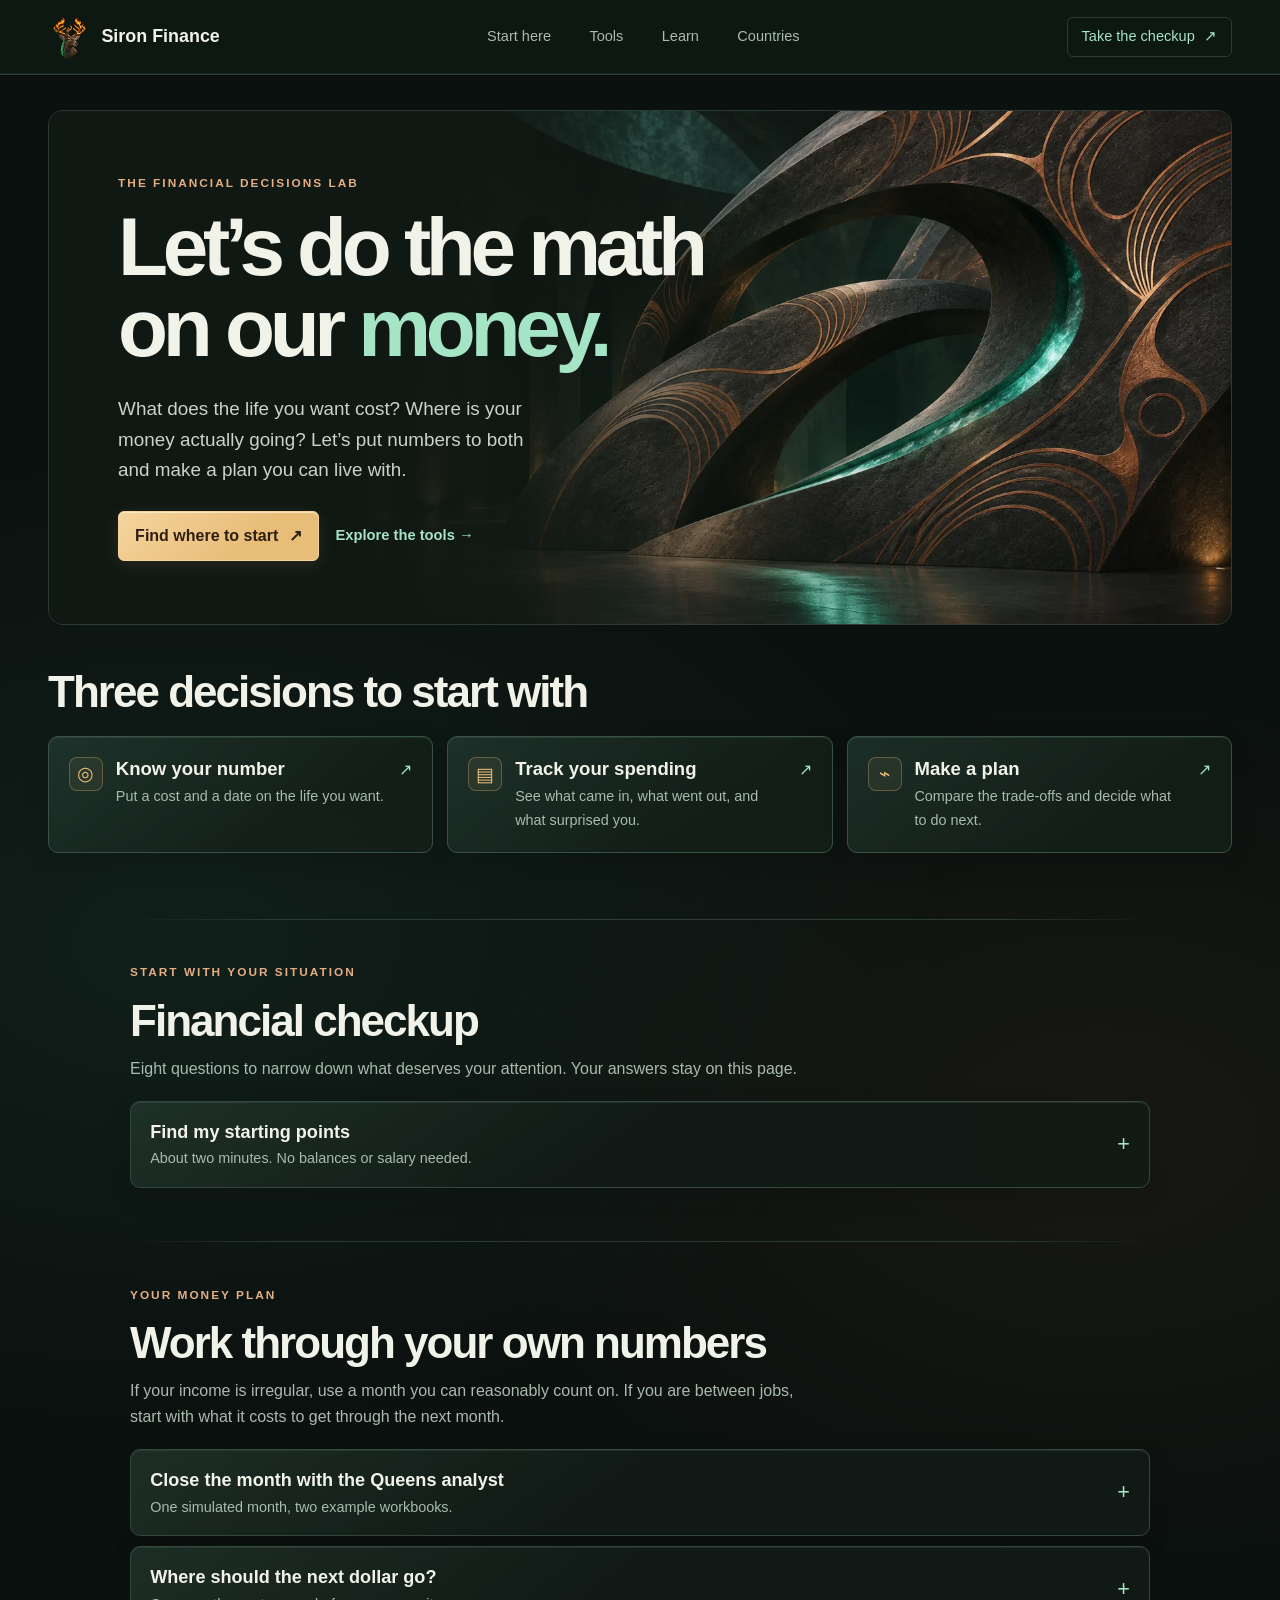
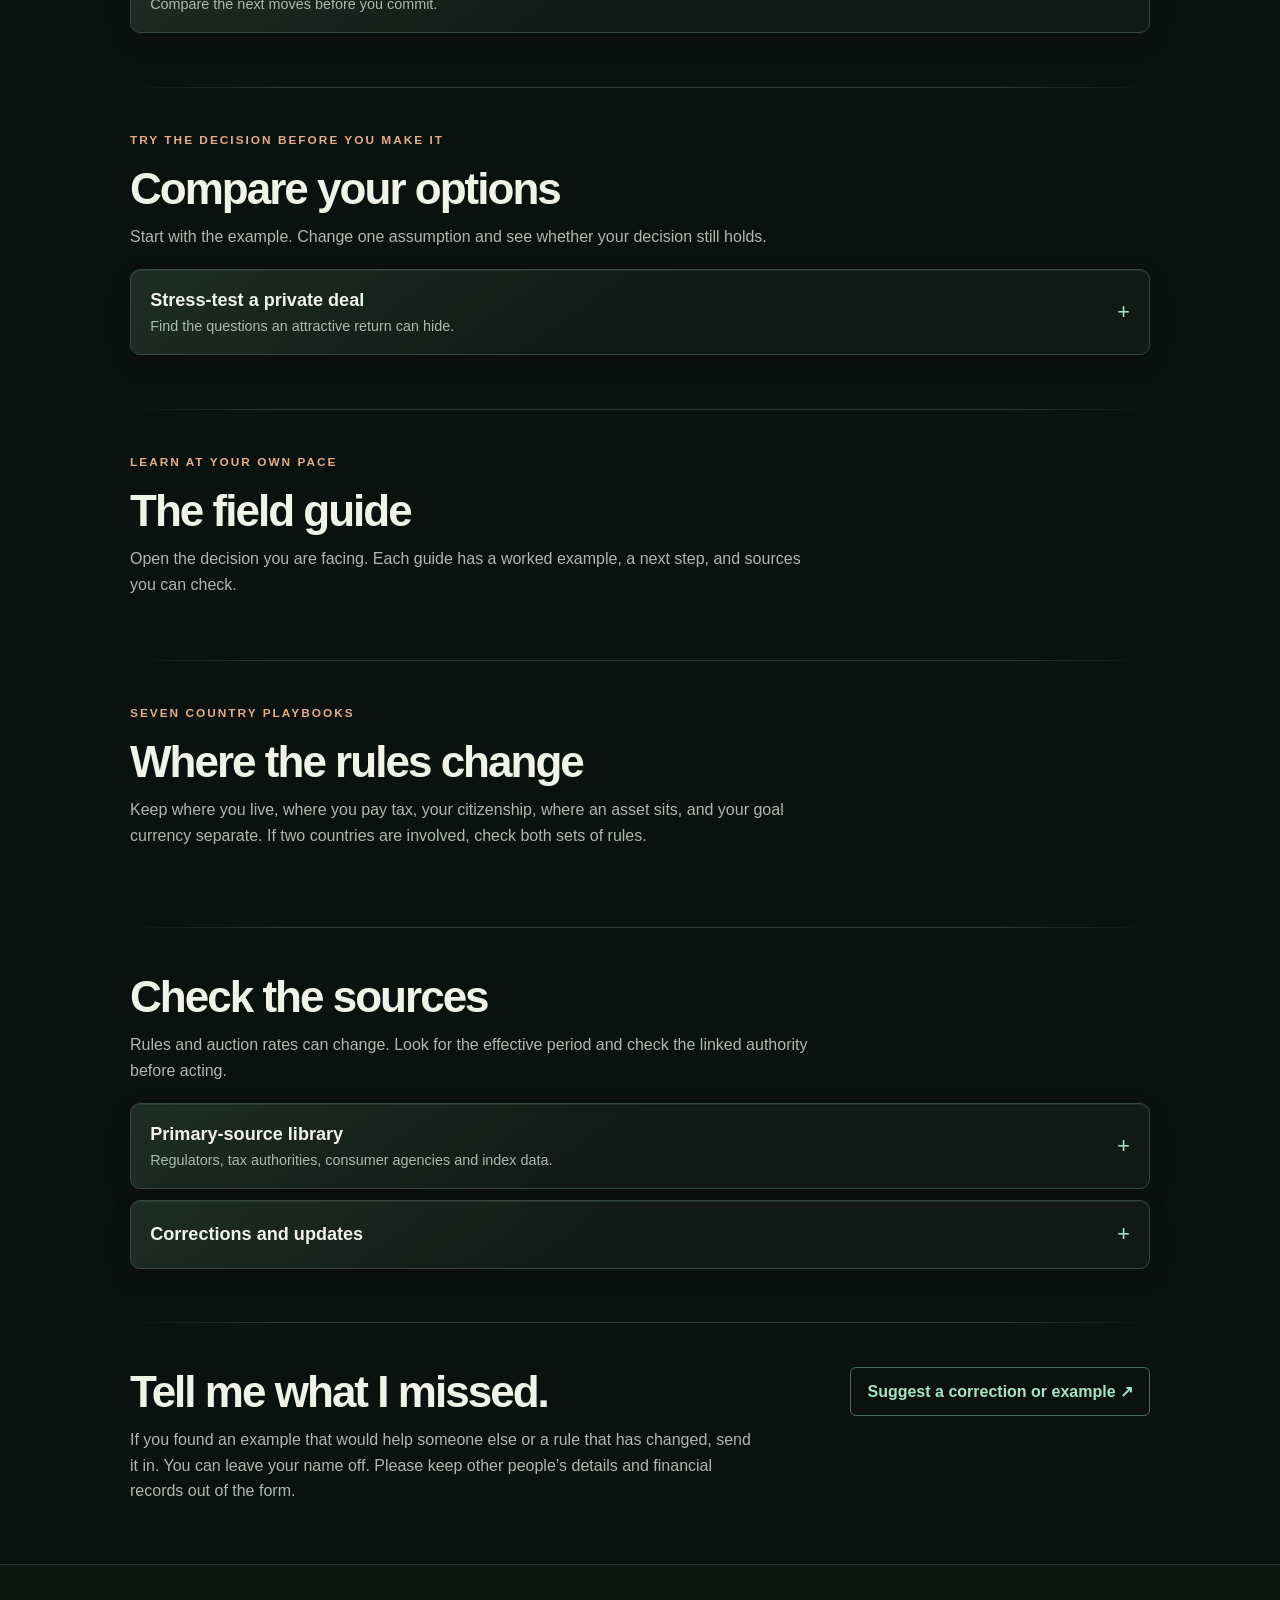
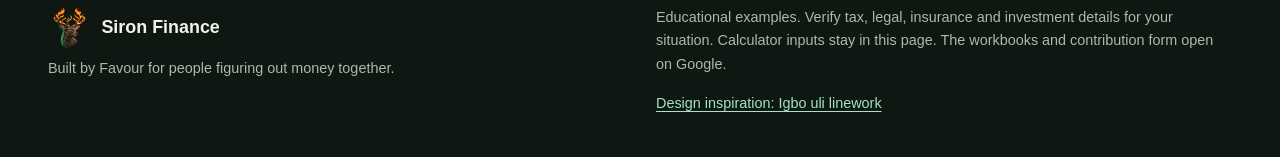
==== site.html @ 65c71c0b "Add champagne gold accents to Siron Finance" ====
<!doctype html>
<html lang="en">
<head>
  <meta charset="utf-8">
  <meta name="viewport" content="width=device-width, initial-scale=1">
  <meta name="description" content="A practical, self-guided financial decisions lab. Know your number, track your spending, and make a plan you can live with.">
  <meta name="theme-color" content="#0b110f">
  <title>Siron Finance</title>
  <link rel="icon" href="assets/siron-deer.png?v=fire" type="image/png">
  <link rel="stylesheet" href="assets/site.css?v=champagne">
  <script type="module" src="scripts/app.mjs?v=champagne"></script>
</head>
<body>
  <a class="skip" href="#main">Skip to content</a>
  <header class="masthead">
    <div class="wrap nav-row">
      <a href="#top" class="brand"><img class="brand-mark" src="assets/siron-deer.png?v=fire" alt="" width="43" height="43"> Siron Finance</a>
      <nav aria-label="Main navigation">
        <a href="#start">Start here</a><a href="#tools">Tools</a><a href="#learn">Learn</a><a href="#countries">Countries</a>
      </nav>
      <a class="nav-action" href="#checkup">Take the checkup <span aria-hidden="true">↗</span></a>
    </div>
  </header>
  <main id="main">
    <div class="wrap">
      <noscript><p class="note">The guides and workbooks are available below. Enable JavaScript to use the calculators and checkup.</p></noscript>
      <header class="hero" id="top">
        <img class="hero-image" src="assets/uli-atrium.webp" alt="" width="1280" height="853" fetchpriority="high">
        <div class="hero-copy">
          <p class="eyebrow">THE FINANCIAL DECISIONS LAB</p>
          <h1>Let’s do the math<br>on our <em>money.</em></h1>
          <p>What does the life you want cost? Where is your money actually going? Let’s put numbers to both and make a plan you can live with.</p>
          <div class="hero-actions"><a class="button accent" href="#checkup">Find where to start <span aria-hidden="true">↗</span></a><a class="text-action" href="#tools">Explore the tools <span aria-hidden="true">→</span></a></div>
        </div>
      </header>
      <section id="start" class="journey" aria-labelledby="start-title">
        <div class="section-heading"><h2 id="start-title">Three decisions to start with</h2></div>
        <div class="triptych">
          <a class="route-card" href="#goal"><span class="route-symbol" aria-hidden="true">◎</span><div><h3>Know your number</h3><p>Put a cost and a date on the life you want.</p></div><span aria-hidden="true">↗</span></a>
          <a class="route-card" href="#budget"><span class="route-symbol" aria-hidden="true">▤</span><div><h3>Track your spending</h3><p>See what came in, what went out, and what surprised you.</p></div><span aria-hidden="true">↗</span></a>
          <a class="route-card" href="#plan"><span class="route-symbol" aria-hidden="true">⌁</span><div><h3>Make a plan</h3><p>Compare the trade-offs and decide what to do next.</p></div><span aria-hidden="true">↗</span></a>
        </div>
      </section>
      <div class="content-stack">
        <section id="checkup" class="module" aria-labelledby="checkup-title">
          <div class="section-heading"><p class="eyebrow">START WITH YOUR SITUATION</p><h2 id="checkup-title">Financial checkup</h2><p>Eight questions to narrow down what deserves your attention. Your answers stay on this page.</p></div>
          <details class="disclosure"><summary><span><strong>Find my starting points</strong><small>About two minutes. No balances or salary needed.</small></span></summary><div class="detail-body">
            <!-- INSERT: CHECKUP -->
          </div></details>
        </section>
        <section class="module" id="plan" aria-labelledby="plan-title">
          <div class="section-heading"><p class="eyebrow">YOUR MONEY PLAN</p><h2 id="plan-title">Work through your own numbers</h2><p>If your income is irregular, use a month you can reasonably count on. If you are between jobs, start with what it costs to get through the next month.</p></div>
          <!-- INSERT: GOAL -->
          <!-- INSERT: BUDGET -->
          <details class="disclosure" id="workbook-downloads"><summary><span><strong>Close the month with the Queens analyst</strong><small>One simulated month, two example workbooks.</small></span></summary>
            <div class="detail-body">
              <p>In this simplified month, the analyst brought home $5,900. Essentials went $70 over plan and flexible spending went $160 over, including a $35 renewal. With the other contributions unchanged, that left a $230 shortfall. Check what changed before deciding how much to budget next month.</p>
              <p>Open the plan and the tracker side by side. Compare the same categories, check the recurring charges, then pick one change for next month. To use a workbook yourself, open it in Google Sheets and use its File menu to download or make a copy if those options are available.</p>
              <div class="pair"><!-- INSERT: WORKBOOKS --></div>
            </div>
          </details>
          <details class="disclosure" id="next-dollar"><summary><span><strong>Where should the next dollar go?</strong><small>Compare the next moves before you commit.</small></span></summary>
            <div class="detail-body"><form id="next-form">
              <div class="field-grid">
                <label>Can you cover essentials and minimum payments this month?<select name="bills"><option value="yes">Yes</option><option value="no">No or unsure</option></select></label>
                <label>Do you have a small accessible reserve?<select name="buffer"><option value="yes">Yes</option><option value="no">No or unsure</option></select></label>
                <label>Do you have high-cost debt?<select name="debt"><option value="yes">Yes</option><option value="no">No</option><option value="unknown">I need to check my rates</option></select></label>
                <label>Is an employer match available and unclaimed?<select name="match"><option value="yes">Yes</option><option value="no">No or already claimed</option><option value="unknown">I need to check</option></select></label>
              </div>
              <div class="form-actions"><button class="button">Compare my options</button></div><div class="result" role="status" aria-live="polite" hidden></div>
            </form></div>
          </details>
        </section>
        <section class="module" id="tools" aria-labelledby="tools-title">
          <div class="section-heading"><p class="eyebrow">TRY THE DECISION BEFORE YOU MAKE IT</p><h2 id="tools-title">Compare your options</h2><p>Start with the example. Change one assumption and see whether your decision still holds.</p></div>
          <!-- INSERT: TOOLS -->
          <details class="disclosure" id="diligence"><summary><span><strong>Stress-test a private deal</strong><small>Find the questions an attractive return can hide.</small></span></summary>
            <div class="detail-body"><p>Imagine a friend offers a fixed return on a property project. Start with who owes you the money, what is pledged, and who gets paid before you. Check only what you have independently verified.</p>
              <form id="diligence-form"><!-- INSERT: DILIGENCE -->
                <div class="form-actions"><button class="button">Show unanswered questions</button><button class="button secondary" type="reset">Reset</button></div><div class="result" role="status" aria-live="polite" hidden></div>
              </form>
              <p class="note">Someone you trust can still offer a deal that is too concentrated, illiquid, or hard to enforce. Run a total-loss case and decide what happens to your other goals.</p>
            </div>
          </details>
        </section>
        <section class="module" id="learn" aria-labelledby="learn-title">
          <span id="saving" class="anchor"></span><span id="investing" class="anchor"></span><span id="earning" class="anchor"></span><span id="giving" class="anchor"></span>
          <div class="section-heading"><p class="eyebrow">LEARN AT YOUR OWN PACE</p><h2 id="learn-title">The field guide</h2><p>Open the decision you are facing. Each guide has a worked example, a next step, and sources you can check.</p></div>
          <div id="search-control" hidden><label class="search-label">Find a topic <input type="search" id="lesson-search" placeholder="Try dental, bonds, or first paycheck"></label><p id="search-result" role="status" class="note"></p></div>
          <!-- INSERT: LESSONS -->
        </section>
        <section class="module" id="countries" aria-labelledby="country-title">
          <div class="section-heading"><p class="eyebrow">SEVEN COUNTRY PLAYBOOKS</p><h2 id="country-title">Where the rules change</h2><p>Keep where you live, where you pay tax, your citizenship, where an asset sits, and your goal currency separate. If two countries are involved, check both sets of rules.</p></div>
          <div class="chips" aria-label="Jump to a country"><!-- INSERT: COUNTRY_LINKS --></div>
          <!-- INSERT: COUNTRIES -->
        </section>
        <section class="module" id="sources" aria-labelledby="sources-title">
          <div class="section-heading"><h2 id="sources-title">Check the sources</h2><p>Rules and auction rates can change. Look for the effective period and check the linked authority before acting.</p></div>
          <details class="disclosure"><summary><span><strong>Primary-source library</strong><small>Regulators, tax authorities, consumer agencies and index data.</small></span></summary><div class="detail-body"><!-- INSERT: SOURCES --></div></details>
          <details class="disclosure"><summary><span><strong>Corrections and updates</strong></span></summary><div class="detail-body"><p>November 2026. The rent-or-buy comparison now validates the down payment and models loan amortization. The country Checkup links to the selected playbook when residence and tax residence match. Country rules display their effective period beside the source.</p><a href="#contribute">Send a correction</a></div></details>
        </section>
        <section id="contribute" class="contribute module"><div><h2>Tell me what I missed.</h2><p>If you found an example that would help someone else or a rule that has changed, send it in. You can leave your name off. Please keep other people’s details and financial records out of the form.</p></div><a class="button secondary" href="<!-- INSERT: CONTRIBUTE -->">Suggest a correction or example ↗</a></section>
      </div>
    </div>
  </main>
  <footer id="about"><div class="wrap footer-inner"><div><a href="#top" class="brand"><img class="brand-mark" src="assets/siron-deer.png?v=fire" alt="" width="43" height="43" loading="lazy"> Siron Finance</a><p>Built by Favour for people figuring out money together.</p></div><div><p>Educational examples. Verify tax, legal, insurance and investment details for your situation. Calculator inputs stay in this page. The workbooks and contribution form open on Google.</p><a href="https://www.si.edu/object/uli-notes%3Anmafa_98-20-1">Design inspiration: Igbo uli linework</a></div></div></footer>
</body>
</html>
---- assets/site.css ----
/* Theme values live here. Sections below follow the order of the home page. */
:root {
  color-scheme: dark;
  --bg: #0b110f;
  --surface: #111a16;
  --raised: #16221c;
  --border: #2a3c33;
  --ink: #f1f3e9;
  --muted: #a9baae;
  --mint: #a5e4c4;
  --copper: #e5ad83;
  --gold: #e8bd78;
  --focus: #ffc58f;
  --body: "Instrument Sans", "Segoe UI", sans-serif;
  --display: "Bricolage Grotesque", "Segoe UI", sans-serif;
}
*, *::before, *::after { box-sizing: border-box; }
html { scroll-padding-top: 6rem; }
body { margin: 0; background: var(--bg); color: var(--ink); font: 16px/1.62 var(--body); }
button, input, select { font: inherit; }
a { color: var(--mint); text-underline-offset: .2em; }
a:hover { color: var(--ink); }
:focus-visible { outline: 2px solid var(--focus); outline-offset: 4px; }
[hidden] { display: none !important; }
h1, h2, h3, h4 { margin: 0; font-family: var(--display); line-height: 1.13; }
p { margin: 0 0 1rem; }
.wrap { width: min(1280px, calc(100% - 96px)); margin-inline: auto; }
.skip { position: absolute; z-index: 5; padding: .7rem 1rem; background: var(--bg); transform: translateY(-200%); }
.skip:focus { transform: none; }
/* Paint ambient light on the full page, so it never stops at a text column. */
main {
  background:
    radial-gradient(ellipse 48rem 30rem at 14% 52rem, #2a604b2e, transparent 100%),
    radial-gradient(ellipse 40rem 27rem at 86% 64rem, #925c3c19, transparent 100%);
}
.masthead { position: sticky; top: 0; z-index: 4; border-bottom: 1px solid var(--border); background: var(--bg); }
.nav-row { min-height: 74px; display: flex; justify-content: space-between; align-items: center; gap: 1.5rem; }
.brand { display: inline-flex; align-items: center; gap: .65rem; color: var(--ink); text-decoration: none; font-weight: 740; font-size: 1.12rem; white-space: nowrap; }
.brand-mark { display: block; flex: none; width: 43px; height: 43px; object-fit: contain; }
.nav-row nav { display: flex; align-items: center; gap: clamp(.8rem, 3vw, 2.5rem); }
.nav-row nav a, .nav-action { color: var(--muted); text-decoration: none; font-size: .91rem; white-space: nowrap; }
.nav-row a:hover { color: var(--mint); }
.nav-row nav a[aria-current="location"] {
  color: var(--gold);
  text-decoration: underline;
  text-decoration-thickness: 2px;
  text-underline-offset: .45em;
}
.nav-action { color: var(--mint); border: 1px solid var(--border); padding: .45rem .85rem; border-radius: 6px; }
.nav-action span { margin-left: .35rem; }
.hero { position: relative; isolation: isolate; overflow: hidden; margin-top: 35px; min-height: 515px; display: grid; align-items: center; border: 1px solid var(--border); border-radius: 15px; background: #101813; }
.hero-image { position: absolute; z-index: -2; right: 0; top: 0; width: 73%; height: 100%; object-fit: cover; object-position: 54% center; }
.hero::after { content: ""; position: absolute; inset: 0; z-index: -1; background: linear-gradient(90deg, #101813 3%, #101813 25%, #101813eb 37%, #10181320 66%, #10181300 90%); }
.hero-copy { max-width: 670px; padding: 58px 0 58px clamp(28px, 5.4vw, 86px); }
.eyebrow { color: var(--copper); font-size: .74rem; font-weight: 760; letter-spacing: .17em; margin: 0 0 .85rem; }
.hero h1 { font-size: clamp(3.15rem, 6.4vw, 6rem); font-weight: 690; letter-spacing: -.065em; line-height: .99; }
.hero h1 em { color: var(--mint); font-style: normal; }
.hero-copy > p:not(.eyebrow) { color: #c8d3c9; font-size: clamp(1rem, 1.5vw, 1.18rem); max-width: 430px; margin: 1.6rem 0; }
.hero-actions, .form-actions { display: flex; align-items: center; gap: 1rem; flex-wrap: wrap; }
.button { display: inline-flex; gap: .7rem; align-items: center; justify-content: center; text-decoration: none; background: var(--mint); color: #11221a; font-weight: 700; padding: .69rem 1rem; border-radius: 6px; border: 1px solid transparent; cursor: pointer; }
.button:hover { background: #c4f4da; color: #11221a; }
.button.accent {
  color: #2d1f12;
  background: linear-gradient(135deg, #f5d49e, var(--gold) 65%);
  border-color: #f5d49e;
  box-shadow: inset 0 1px 0 #fff5d8aa, 0 4px 18px #e8bd781e;
}
.button.accent:hover { background: #f5d49e; color: #2d1f12; }
.button.secondary { background: transparent; color: var(--mint); border-color: #4a6e5d; }
.button.secondary:hover { background: var(--raised); }
.text-action { text-decoration: none; font-weight: 650; font-size: .92rem; }
.journey { margin: 42px 0 66px; }
.section-heading { margin-bottom: 1.2rem; }
.section-heading h2, .contribute h2 { font-size: clamp(1.8rem, 4vw, 2.75rem); letter-spacing: -.045em; }
.section-heading > p:not(.eyebrow) { color: var(--muted); max-width: 680px; margin: .65rem 0 0; }
.triptych { display: grid; grid-template-columns: repeat(3, minmax(0, 1fr)); gap: 14px; }
.route-card { display: grid; grid-template-columns: auto minmax(0,1fr) auto; gap: .8rem; align-items: start; background: var(--surface); color: var(--ink); border: 1px solid var(--border); border-radius: 10px; text-decoration: none; padding: 1.25rem; }
.route-card:hover { border-color: var(--mint); background: var(--raised); }
.route-card h3 { font-size: 1.16rem; margin: .15rem 0 .32rem; }
.route-card p { font-size: .9rem; color: var(--muted); margin: 0; }
.route-card > span { color: var(--mint); }
.route-symbol { display: grid; place-items: center; height: 34px; width: 34px; border: 1px solid var(--border); border-radius: 8px; font-size: 1.2rem; line-height: 1; }
.route-card > .route-symbol { color: var(--gold); background: #e8bd7811; border-color: #e8bd784d; }
.content-stack { max-width: 1020px; margin-inline: auto; }
.module {
  position: relative;
  padding: 2.7rem 0;
  border-top: 1px solid var(--border);
  border-image: linear-gradient(90deg, transparent, var(--border) 15% 85%, transparent) 1;
}
.anchor { position: absolute; top: 0; }
.disclosure { margin: .65rem 0; background: var(--surface); border: 1px solid var(--border); border-radius: 10px; }
.disclosure > summary { display: flex; justify-content: space-between; align-items: center; gap: .9rem; cursor: pointer; list-style: none; padding: 1rem 1.2rem; border-radius: 10px; }
.disclosure > summary::-webkit-details-marker { display: none; }
.disclosure > summary::after { content: "+"; font-size: 1.35rem; color: var(--mint); }
.disclosure[open] > summary::after { content: "−"; }
.disclosure > summary:hover { background: var(--raised); }
.disclosure summary strong { display: block; font-size: 1.13rem; }
.disclosure summary small { display: block; color: var(--muted); font-size: .9rem; }
.detail-body { border-top: 1px solid var(--border); padding: clamp(1rem,3vw,1.8rem); }
.detail-body h3 { margin: 0 0 .7rem; font-size: 1.32rem; }
.detail-body p, .detail-body li { max-width: 76ch; }
.detail-body ol, .detail-body ul { padding-left: 1.3rem; }
.detail-body li + li { margin-top: .3rem; }
.lesson-body section + section { margin-top: 1.9rem; padding-top: 1.6rem; border-top: 1px solid var(--border); }
.example, .action { border-left: 2px solid var(--copper); background: #1c251d; padding: .8rem 1rem; margin: .85rem 0 1.25rem; border-radius: 0 6px 6px 0; }
.action { border-color: var(--mint); background: #152720; }
.example p, .action p { margin-bottom: .2rem; }
.pair, .field-grid { display: grid; grid-template-columns: repeat(2, minmax(0, 1fr)); gap: .9rem 1.15rem; }
.pair > div { background: var(--raised); padding: 1rem; border-radius: 7px; }
label { display: grid; align-content: start; gap: .3rem; color: var(--ink); font-size: .91rem; }
input:not([type=checkbox]), select { border: 1px solid #476257; background: #0b1510; border-radius: 6px; min-width: 0; min-height: 44px; padding: .45rem .65rem; color: var(--ink); width: 100%; }
input::placeholder { color: var(--muted); }
.currency-row { display: flex; flex-wrap: wrap; gap: 1rem; margin-bottom: 1rem; }
.currency-row label { width: min(175px,100%); }
fieldset { border: 1px solid var(--border); margin: 1rem 0; border-radius: 7px; min-width: 0; }
legend { color: var(--mint); font-weight: 700; }
.note { color: var(--muted); font-size: .9rem; margin: 1rem 0; }
.form-actions { margin-top: 1rem; }
.result { background: #172b21; border: 1px solid #365b49; border-radius: 8px; margin-top: 1rem; padding: 1rem; overflow-wrap: anywhere; }
.result p:last-child { margin-bottom: 0; }
.result dl { margin: 0 0 .6rem; display: grid; grid-template-columns: repeat(2, minmax(0,1fr)); gap: .65rem 1.1rem; }
.result dl div { padding: .45rem .1rem; border-bottom: 1px solid #365b49; }
.result dt { color: #c3d3c9; font-size: .88rem; }
.result dd { margin: 0; color: var(--mint); font-size: 1.25rem; font-weight: 720; font-variant-numeric: tabular-nums; }
.result .error { color: #ffd3aa; }
.checkbox { grid-template-columns: auto 1fr; align-items: start; padding: .55rem 0; }
.checkbox input { accent-color: var(--mint); margin-top: .35rem; }
.search-label { max-width: 28rem; }
.chips { display: flex; flex-wrap: wrap; gap: .5rem; margin-bottom: 1rem; }
.chip { border: 1px solid #476257; padding: .25rem .65rem; border-radius: 99px; text-decoration: none; font-size: .88rem; }
.chip:hover { background: var(--raised); }
.rules small { display: block; color: var(--muted); }
.source-links { font-size: .9rem; overflow-wrap: anywhere; }
.contribute { display: flex; align-items: start; justify-content: space-between; gap: 1.3rem; }
.contribute p { margin-top: .65rem; color: var(--muted); max-width: 630px; }
.contribute .button { flex-shrink: 0; }
footer { border-top: 1px solid var(--border); background: #0e1712; padding: 2.6rem 0; color: var(--muted); font-size: .9rem; }
.footer-inner { display: grid; grid-template-columns: 1fr 1fr; gap: 2rem; }
.footer-inner .brand { margin-bottom: .5rem; }

/* Glass is limited to navigation and cards. Inputs and help stay high contrast. */
.route-card, .disclosure, .result {
  box-shadow: inset 0 1px 0 #d6ffe315, 0 8px 24px #00000020;
}
.route-card { border-color: #395246; }
.disclosure { border-color: #32483e; }
.result { border-color: #406555; }
@supports (backdrop-filter: blur(1px)) or (-webkit-backdrop-filter: blur(1px)) {
  .masthead {
    background: #101a15cf;
    -webkit-backdrop-filter: blur(16px) saturate(135%);
    backdrop-filter: blur(16px) saturate(135%);
    box-shadow: inset 0 -1px 0 #d6ffe312;
  }
  .route-card {
    background: linear-gradient(145deg, #36584b69, #142019d9 67%);
    -webkit-backdrop-filter: blur(10px);
    backdrop-filter: blur(10px);
  }
  .route-card:hover { background: linear-gradient(145deg, #416b5b80, #1a2c23eb 67%); }
  .disclosure { background: linear-gradient(145deg, #263b30ad, #111a16e8 48%); }
  .result { background: linear-gradient(135deg, #345748ad, #162c23ed 62%); }
}
@media (prefers-reduced-transparency: reduce), (forced-colors: active) {
  .masthead, .route-card, .disclosure, .result {
    -webkit-backdrop-filter: none;
    backdrop-filter: none;
    box-shadow: none;
  }
  .masthead { background: var(--bg); }
  main { background: none; }
  .route-card, .disclosure { background: var(--surface); }
  .route-card:hover, .result { background: var(--raised); }
}

.metric { position: relative; }
.metric:has(.metric-help[aria-expanded="true"]) { z-index: 2; }
.metric dt { display: flex; align-items: center; gap: .3rem; }
.metric-help {
  display: inline-grid;
  place-items: center;
  flex: 0 0 28px;
  width: 28px;
  min-height: 28px;
  padding: 0;
  color: var(--mint);
  background: #101d17;
  border: 1px solid #5a7a6b;
  border-radius: 50%;
  font-size: .8rem;
  font-weight: 750;
  cursor: help;
}
.metric-help:hover, .metric-help[aria-expanded="true"] {
  color: #11221a;
  background: var(--mint);
}
.metric-description {
  position: absolute;
  inset: 100% 0 auto;
  display: block;
  padding: .75rem .85rem;
  color: var(--ink);
  background: #14241c;
  border: 1px solid #5a7a6b;
  border-radius: 8px;
  box-shadow: 0 8px 22px #0007;
  font-size: .9rem;
  font-weight: 450;
  line-height: 1.5;
}
@media (max-width: 550px) {
  .result dl { grid-template-columns: 1fr; }
}
@media (max-width: 920px) {
  .wrap { width: calc(100% - 48px); }
  .hero { min-height: 450px; }
  .route-card { grid-template-columns: auto 1fr; }
  .route-card > span:last-child { display: none; }
}
@media (max-width: 650px) {
  html { scroll-padding-top: 7rem; }
  .wrap { width: calc(100% - 28px); }
  .nav-row { flex-wrap: wrap; justify-content: space-between; gap: .45rem .5rem; padding: .63rem 0; }
  .nav-row nav { width: 100%; order: 3; justify-content: space-between; gap: .5rem; }
  .nav-row nav a, .nav-action { font-size: .83rem; }
  .nav-action { padding: .25rem .5rem; }
  .brand-mark { width: 36px; height: 36px; }
  .hero { min-height: 0; display: block; margin-top: 16px; }
  .hero-image { height: 230px; width: 100%; }
  .hero::after { background: linear-gradient(180deg, #10181300 0, #10181334 100px, #101813 230px); }
  .hero-copy { padding: 176px 1.2rem 1.7rem; }
  .hero h1 { font-size: clamp(2.9rem, 10.6vw, 4rem); }
  .hero-copy > p:not(.eyebrow) { margin: .9rem 0 1.2rem; }
  .triptych, .pair, .field-grid, .footer-inner { grid-template-columns: 1fr; }
  .journey { margin: 1.8rem 0 2rem; }
  .module { padding: 2rem 0; }
  .contribute { flex-direction: column; }
}
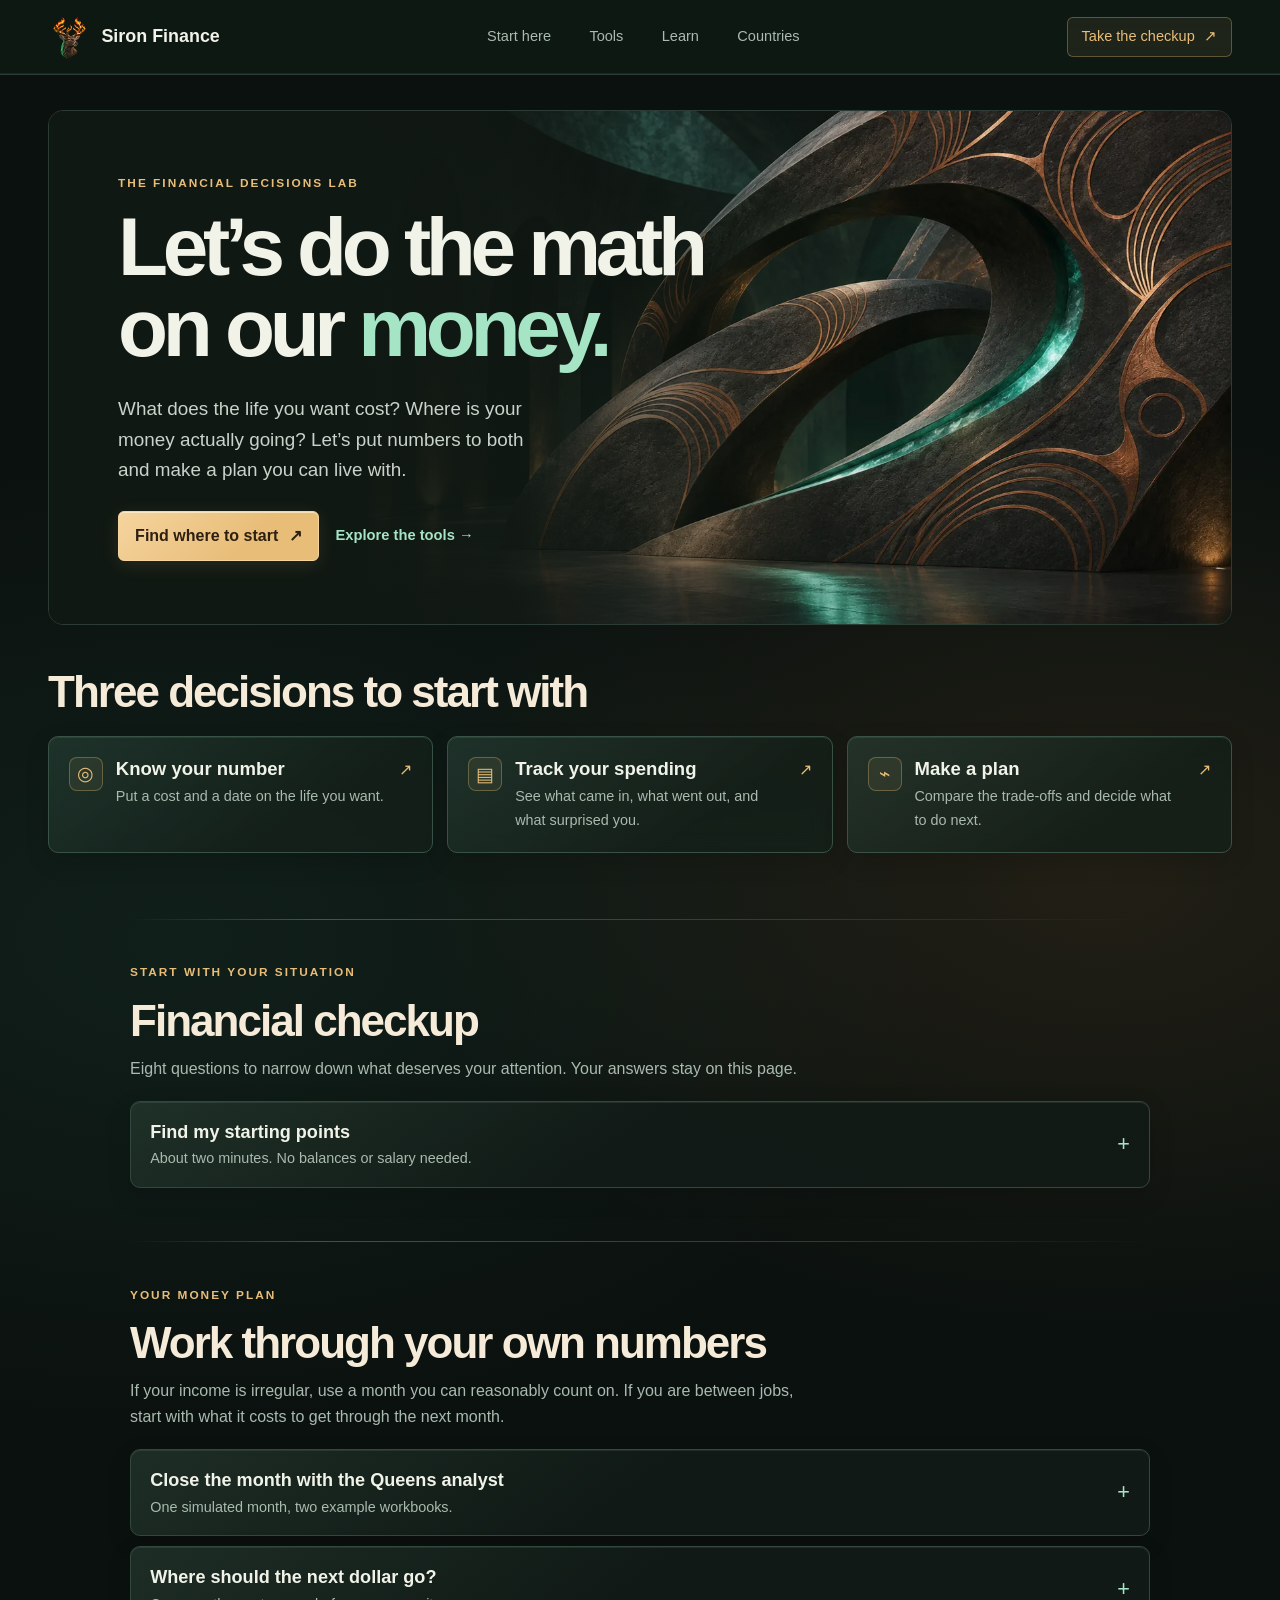
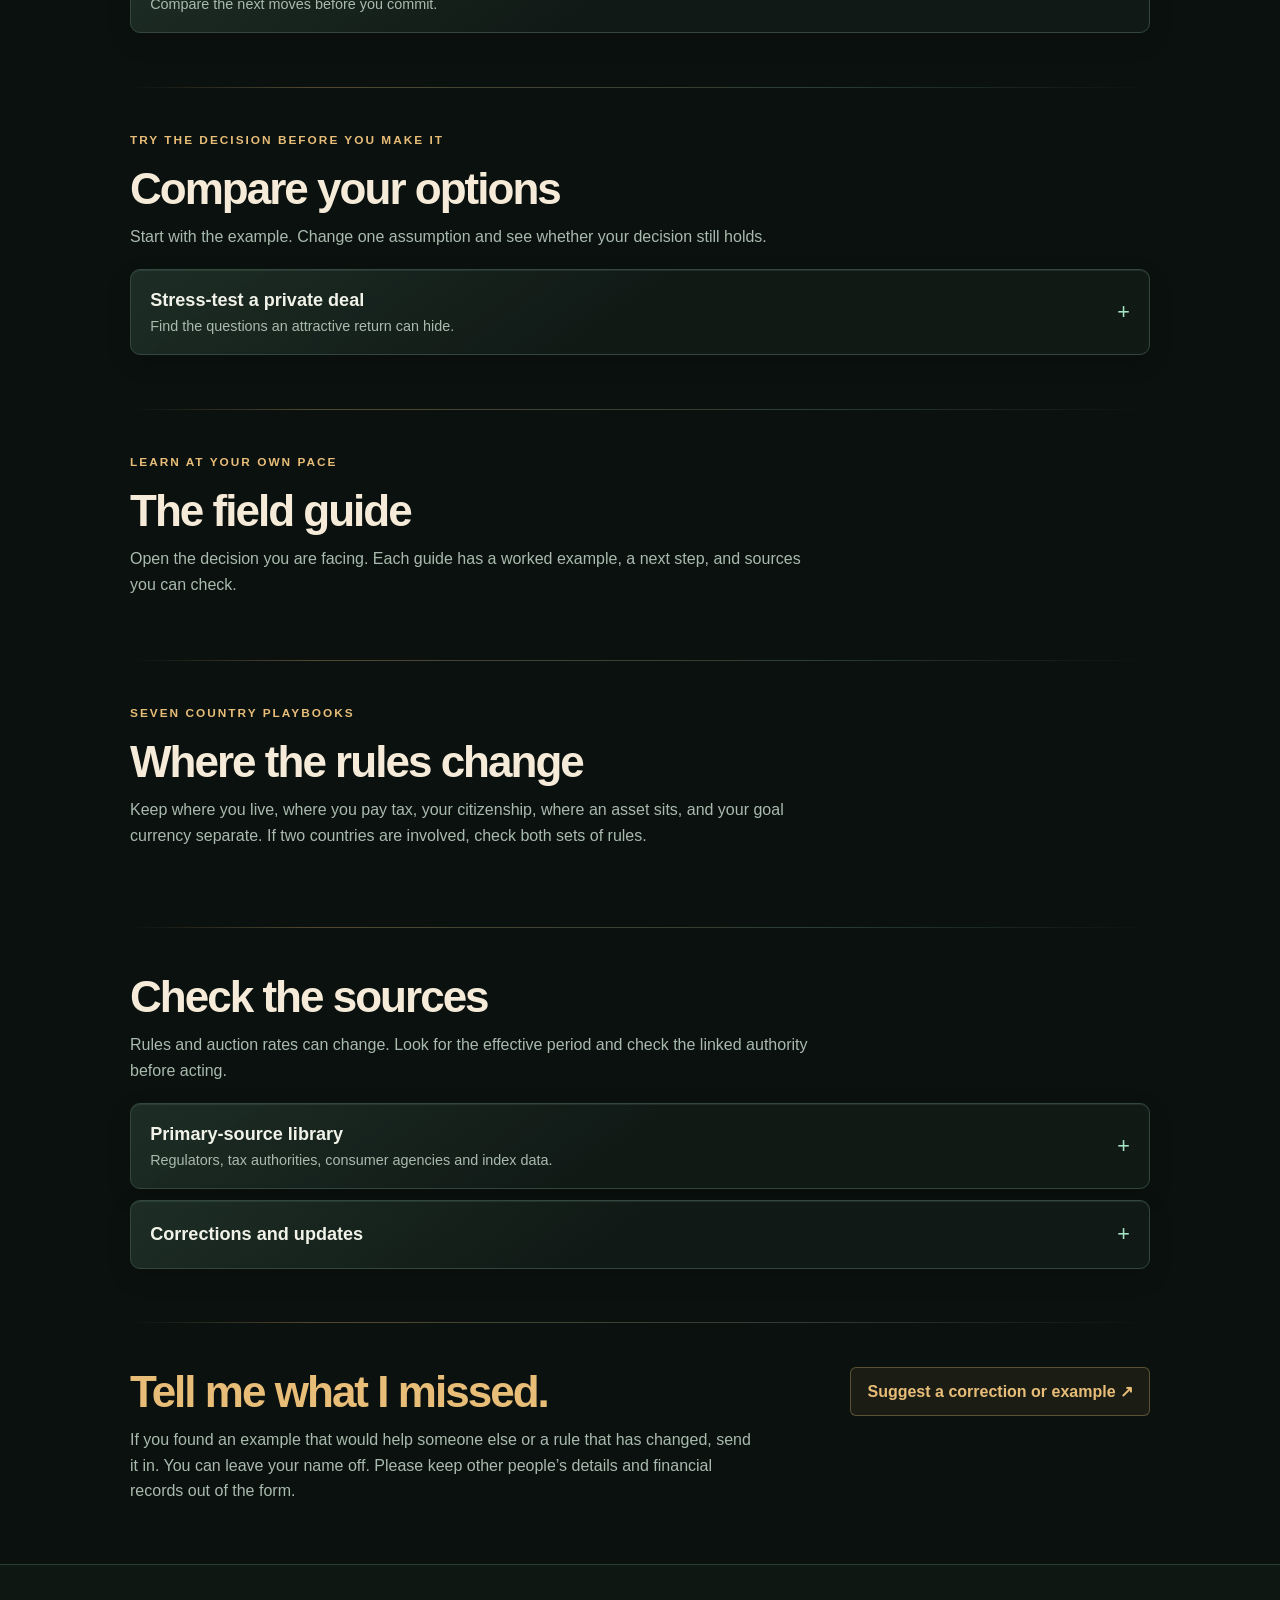
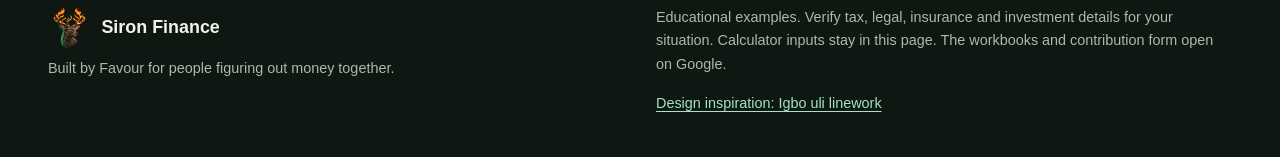
==== commit 09a679f3: "Bring champagne gold through more of the site" ====
--- a/site.html
+++ b/site.html
@@ -7,7 +7,7 @@
   <meta name="theme-color" content="#0b110f">
   <title>Siron Finance</title>
   <link rel="icon" href="assets/siron-deer.png?v=fire" type="image/png">
-  <link rel="stylesheet" href="assets/site.css?v=champagne">
+  <link rel="stylesheet" href="assets/site.css?v=gold-warmth">
   <script type="module" src="scripts/app.mjs?v=champagne"></script>
 </head>
 <body>
--- a/assets/site.css
+++ b/assets/site.css
@@ -10,6 +10,8 @@
   --mint: #a5e4c4;
   --copper: #e5ad83;
   --gold: #e8bd78;
+  --gold-wash: #e8bd7812;
+  --gold-line: #e8bd7852;
   --focus: #ffc58f;
   --body: "Instrument Sans", "Segoe UI", sans-serif;
   --display: "Bricolage Grotesque", "Segoe UI", sans-serif;
@@ -30,8 +32,8 @@
 /* Paint ambient light on the full page, so it never stops at a text column. */
 main {
   background:
-    radial-gradient(ellipse 48rem 30rem at 14% 52rem, #2a604b2e, transparent 100%),
-    radial-gradient(ellipse 40rem 27rem at 86% 64rem, #925c3c19, transparent 100%);
+    radial-gradient(ellipse 44rem 28rem at 86% 48rem, #a36e3826, transparent 100%),
+    radial-gradient(ellipse 48rem 30rem at 14% 52rem, #2a604b2e, transparent 100%);
 }
 .masthead { position: sticky; top: 0; z-index: 4; border-bottom: 1px solid var(--border); background: var(--bg); }
 .nav-row { min-height: 74px; display: flex; justify-content: space-between; align-items: center; gap: 1.5rem; }
@@ -46,13 +48,14 @@
   text-decoration-thickness: 2px;
   text-underline-offset: .45em;
 }
-.nav-action { color: var(--mint); border: 1px solid var(--border); padding: .45rem .85rem; border-radius: 6px; }
+.nav-action { color: var(--gold); background: var(--gold-wash); border: 1px solid var(--gold-line); padding: .45rem .85rem; border-radius: 6px; }
+.nav-row .nav-action:hover { color: #f5d49e; background: #e8bd7824; }
 .nav-action span { margin-left: .35rem; }
 .hero { position: relative; isolation: isolate; overflow: hidden; margin-top: 35px; min-height: 515px; display: grid; align-items: center; border: 1px solid var(--border); border-radius: 15px; background: #101813; }
 .hero-image { position: absolute; z-index: -2; right: 0; top: 0; width: 73%; height: 100%; object-fit: cover; object-position: 54% center; }
 .hero::after { content: ""; position: absolute; inset: 0; z-index: -1; background: linear-gradient(90deg, #101813 3%, #101813 25%, #101813eb 37%, #10181320 66%, #10181300 90%); }
 .hero-copy { max-width: 670px; padding: 58px 0 58px clamp(28px, 5.4vw, 86px); }
-.eyebrow { color: var(--copper); font-size: .74rem; font-weight: 760; letter-spacing: .17em; margin: 0 0 .85rem; }
+.eyebrow { color: var(--gold); font-size: .74rem; font-weight: 760; letter-spacing: .17em; margin: 0 0 .85rem; }
 .hero h1 { font-size: clamp(3.15rem, 6.4vw, 6rem); font-weight: 690; letter-spacing: -.065em; line-height: .99; }
 .hero h1 em { color: var(--mint); font-style: normal; }
 .hero-copy > p:not(.eyebrow) { color: #c8d3c9; font-size: clamp(1rem, 1.5vw, 1.18rem); max-width: 430px; margin: 1.6rem 0; }
@@ -72,29 +75,31 @@
 .journey { margin: 42px 0 66px; }
 .section-heading { margin-bottom: 1.2rem; }
 .section-heading h2, .contribute h2 { font-size: clamp(1.8rem, 4vw, 2.75rem); letter-spacing: -.045em; }
+.section-heading h2 { color: #f5ebd8; }
 .section-heading > p:not(.eyebrow) { color: var(--muted); max-width: 680px; margin: .65rem 0 0; }
 .triptych { display: grid; grid-template-columns: repeat(3, minmax(0, 1fr)); gap: 14px; }
 .route-card { display: grid; grid-template-columns: auto minmax(0,1fr) auto; gap: .8rem; align-items: start; background: var(--surface); color: var(--ink); border: 1px solid var(--border); border-radius: 10px; text-decoration: none; padding: 1.25rem; }
-.route-card:hover { border-color: var(--mint); background: var(--raised); }
+.route-card:hover { border-color: var(--gold); background: var(--raised); }
 .route-card h3 { font-size: 1.16rem; margin: .15rem 0 .32rem; }
 .route-card p { font-size: .9rem; color: var(--muted); margin: 0; }
-.route-card > span { color: var(--mint); }
+.route-card > span { color: var(--gold); }
 .route-symbol { display: grid; place-items: center; height: 34px; width: 34px; border: 1px solid var(--border); border-radius: 8px; font-size: 1.2rem; line-height: 1; }
-.route-card > .route-symbol { color: var(--gold); background: #e8bd7811; border-color: #e8bd784d; }
+.route-card > .route-symbol { background: var(--gold-wash); border-color: var(--gold-line); }
 .content-stack { max-width: 1020px; margin-inline: auto; }
 .module {
   position: relative;
   padding: 2.7rem 0;
   border-top: 1px solid var(--border);
-  border-image: linear-gradient(90deg, transparent, var(--border) 15% 85%, transparent) 1;
+  border-image: linear-gradient(90deg, transparent, var(--gold-line) 18%, var(--border) 68%, transparent) 1;
 }
 .anchor { position: absolute; top: 0; }
 .disclosure { margin: .65rem 0; background: var(--surface); border: 1px solid var(--border); border-radius: 10px; }
 .disclosure > summary { display: flex; justify-content: space-between; align-items: center; gap: .9rem; cursor: pointer; list-style: none; padding: 1rem 1.2rem; border-radius: 10px; }
 .disclosure > summary::-webkit-details-marker { display: none; }
 .disclosure > summary::after { content: "+"; font-size: 1.35rem; color: var(--mint); }
-.disclosure[open] > summary::after { content: "−"; }
-.disclosure > summary:hover { background: var(--raised); }
+.disclosure[open] > summary::after { content: "−"; color: var(--gold); }
+.disclosure > summary:hover { background: var(--gold-wash); }
+.disclosure > summary:hover::after { color: var(--gold); }
 .disclosure summary strong { display: block; font-size: 1.13rem; }
 .disclosure summary small { display: block; color: var(--muted); font-size: .9rem; }
 .detail-body { border-top: 1px solid var(--border); padding: clamp(1rem,3vw,1.8rem); }
@@ -104,6 +109,8 @@
 .detail-body li + li { margin-top: .3rem; }
 .lesson-body section + section { margin-top: 1.9rem; padding-top: 1.6rem; border-top: 1px solid var(--border); }
 .example, .action { border-left: 2px solid var(--copper); background: #1c251d; padding: .8rem 1rem; margin: .85rem 0 1.25rem; border-radius: 0 6px 6px 0; }
+.example { border-color: var(--gold); background: #25271d; }
+.example > strong { color: var(--gold); }
 .action { border-color: var(--mint); background: #152720; }
 .example p, .action p { margin-bottom: .2rem; }
 .pair, .field-grid { display: grid; grid-template-columns: repeat(2, minmax(0, 1fr)); gap: .9rem 1.15rem; }
@@ -133,8 +140,10 @@
 .rules small { display: block; color: var(--muted); }
 .source-links { font-size: .9rem; overflow-wrap: anywhere; }
 .contribute { display: flex; align-items: start; justify-content: space-between; gap: 1.3rem; }
+.contribute h2 { color: var(--gold); }
 .contribute p { margin-top: .65rem; color: var(--muted); max-width: 630px; }
-.contribute .button { flex-shrink: 0; }
+.contribute .button { flex-shrink: 0; color: var(--gold); border-color: var(--gold-line); background: var(--gold-wash); }
+.contribute .button:hover { background: #e8bd7824; }
 footer { border-top: 1px solid var(--border); background: #0e1712; padding: 2.6rem 0; color: var(--muted); font-size: .9rem; }
 .footer-inner { display: grid; grid-template-columns: 1fr 1fr; gap: 2rem; }
 .footer-inner .brand { margin-bottom: .5rem; }
@@ -145,6 +154,7 @@
 }
 .route-card { border-color: #395246; }
 .disclosure { border-color: #32483e; }
+.disclosure[open] { border-color: var(--gold-line); }
 .result { border-color: #406555; }
 @supports (backdrop-filter: blur(1px)) or (-webkit-backdrop-filter: blur(1px)) {
   .masthead {
@@ -158,7 +168,7 @@
     -webkit-backdrop-filter: blur(10px);
     backdrop-filter: blur(10px);
   }
-  .route-card:hover { background: linear-gradient(145deg, #416b5b80, #1a2c23eb 67%); }
+  .route-card:hover { background: linear-gradient(145deg, #755f3d70, #1a2c23eb 67%); }
   .disclosure { background: linear-gradient(145deg, #263b30ad, #111a16e8 48%); }
   .result { background: linear-gradient(135deg, #345748ad, #162c23ed 62%); }
 }
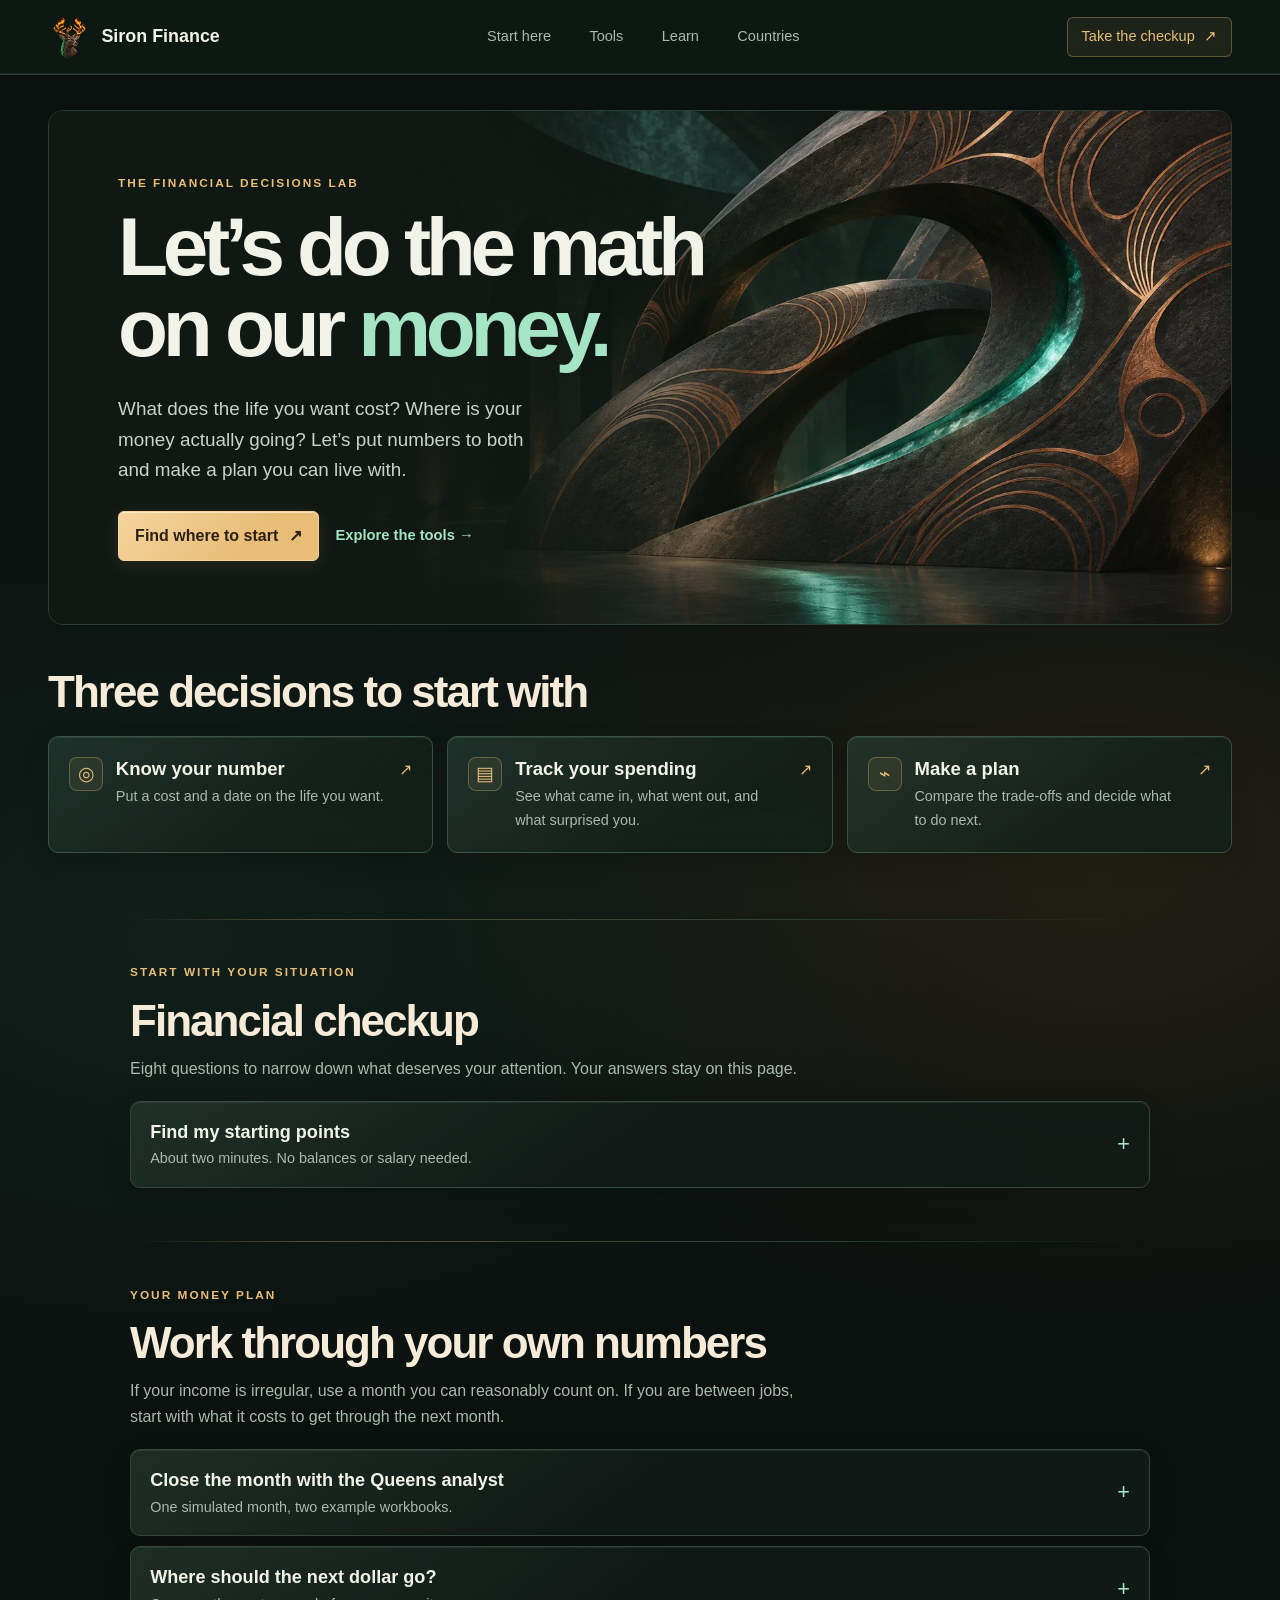
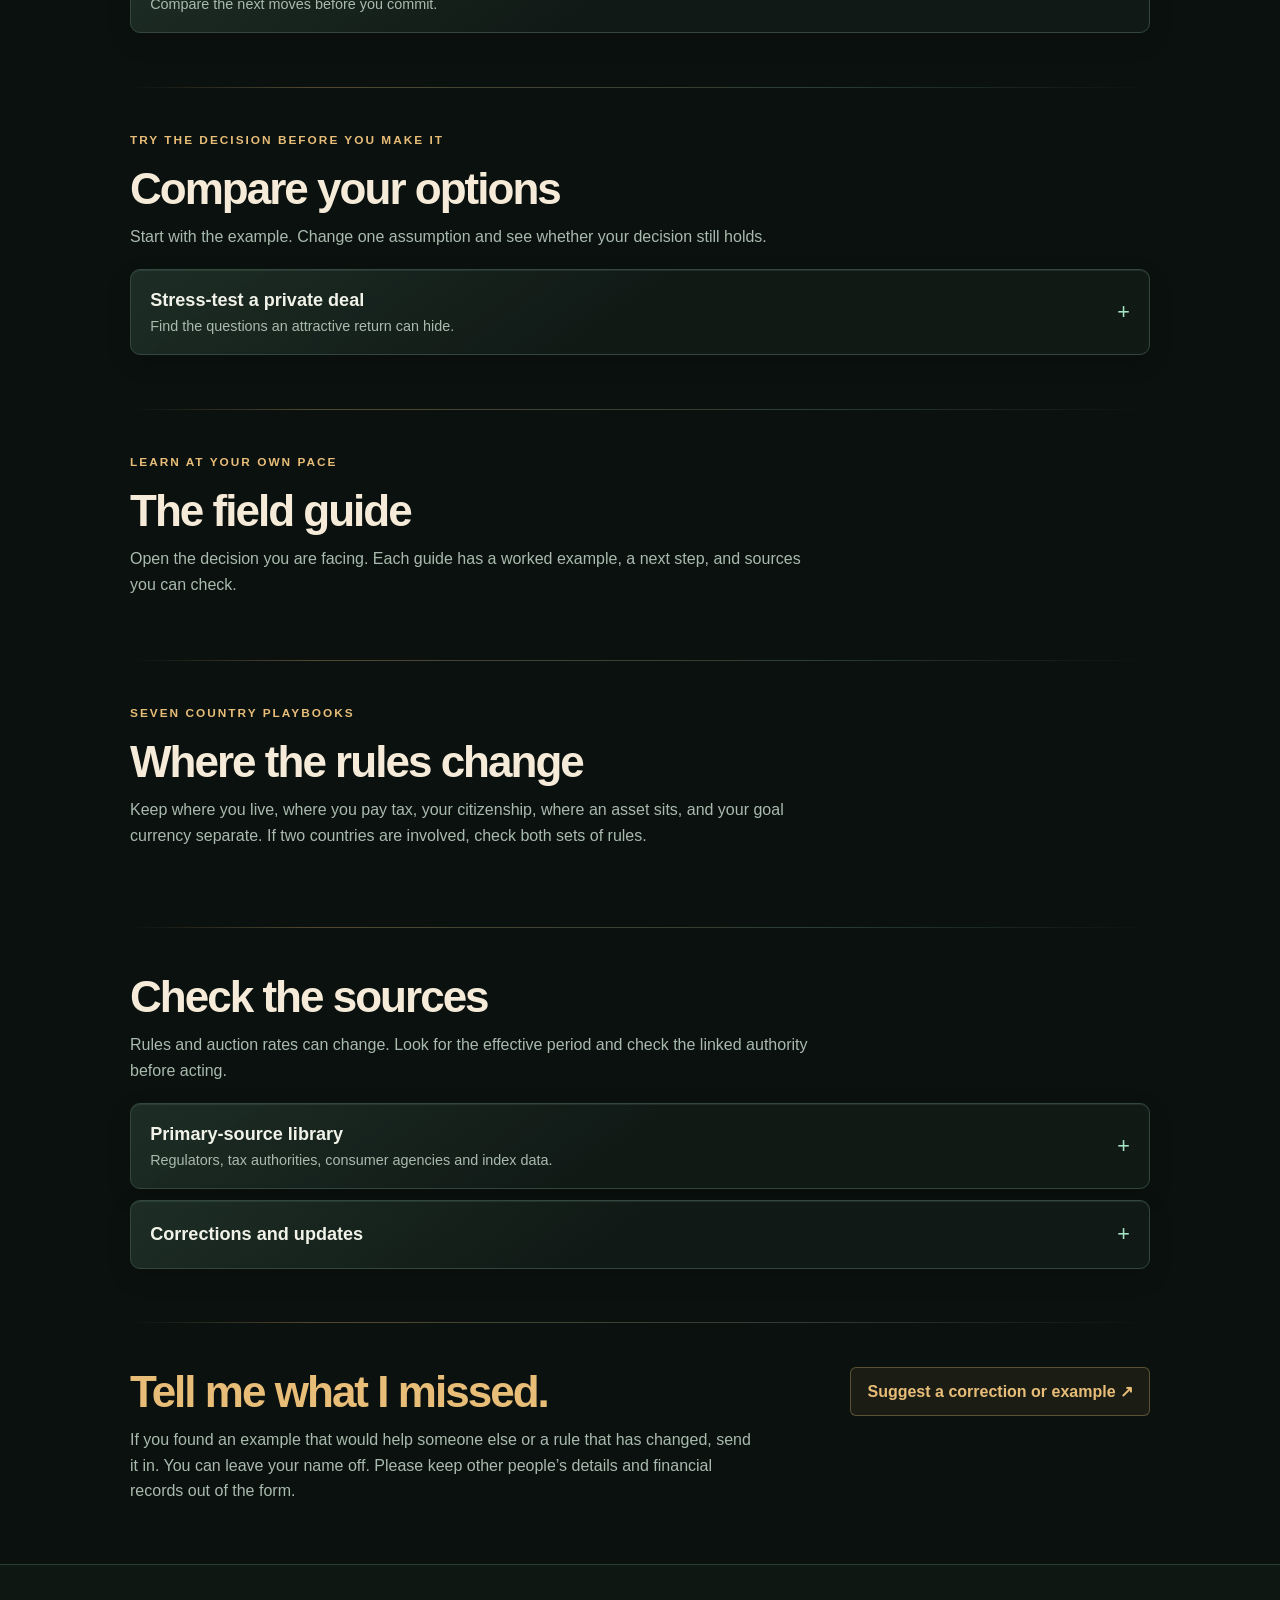
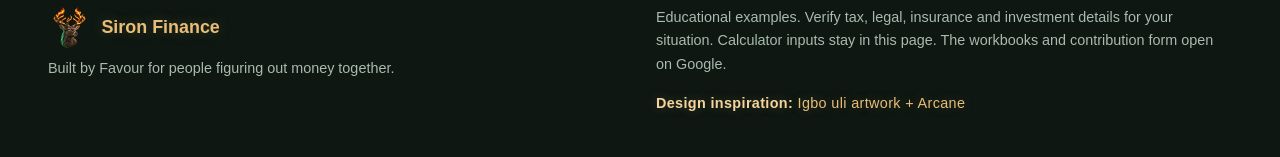
==== commit 5cceccc4: "Update the Siron Finance footer credit" ====
--- a/site.html
+++ b/site.html
@@ -7,7 +7,7 @@
   <meta name="theme-color" content="#0b110f">
   <title>Siron Finance</title>
   <link rel="icon" href="assets/siron-deer.png?v=fire" type="image/png">
-  <link rel="stylesheet" href="assets/site.css?v=gold-warmth">
+  <link rel="stylesheet" href="assets/site.css?v=gold-footer">
   <script type="module" src="scripts/app.mjs?v=champagne"></script>
 </head>
 <body>
@@ -103,6 +103,17 @@
       </div>
     </div>
   </main>
-  <footer id="about"><div class="wrap footer-inner"><div><a href="#top" class="brand"><img class="brand-mark" src="assets/siron-deer.png?v=fire" alt="" width="43" height="43" loading="lazy"> Siron Finance</a><p>Built by Favour for people figuring out money together.</p></div><div><p>Educational examples. Verify tax, legal, insurance and investment details for your situation. Calculator inputs stay in this page. The workbooks and contribution form open on Google.</p><a href="https://www.si.edu/object/uli-notes%3Anmafa_98-20-1">Design inspiration: Igbo uli linework</a></div></div></footer>
+  <footer id="about">
+    <div class="wrap footer-inner">
+      <div>
+        <a href="#top" class="brand"><img class="brand-mark" src="assets/siron-deer.png?v=fire" alt="" width="43" height="43" loading="lazy"> Siron Finance</a>
+        <p>Built by Favour for people figuring out money together.</p>
+      </div>
+      <div>
+        <p>Educational examples. Verify tax, legal, insurance and investment details for your situation. Calculator inputs stay in this page. The workbooks and contribution form open on Google.</p>
+        <p class="design-credit"><strong>Design inspiration:</strong> Igbo uli artwork + Arcane</p>
+      </div>
+    </div>
+  </footer>
 </body>
 </html>
--- a/assets/site.css
+++ b/assets/site.css
@@ -147,6 +147,12 @@
 footer { border-top: 1px solid var(--border); background: #0e1712; padding: 2.6rem 0; color: var(--muted); font-size: .9rem; }
 .footer-inner { display: grid; grid-template-columns: 1fr 1fr; gap: 2rem; }
 .footer-inner .brand { margin-bottom: .5rem; }
+.footer-inner .brand, .design-credit {
+  color: var(--gold);
+  text-shadow: 0 0 .8em #e8bd7840;
+}
+.footer-inner .brand:hover, .design-credit strong { color: #f5d49e; }
+.design-credit { margin-bottom: 0; letter-spacing: .025em; }
 
 /* Glass is limited to navigation and cards. Inputs and help stay high contrast. */
 .route-card, .disclosure, .result {
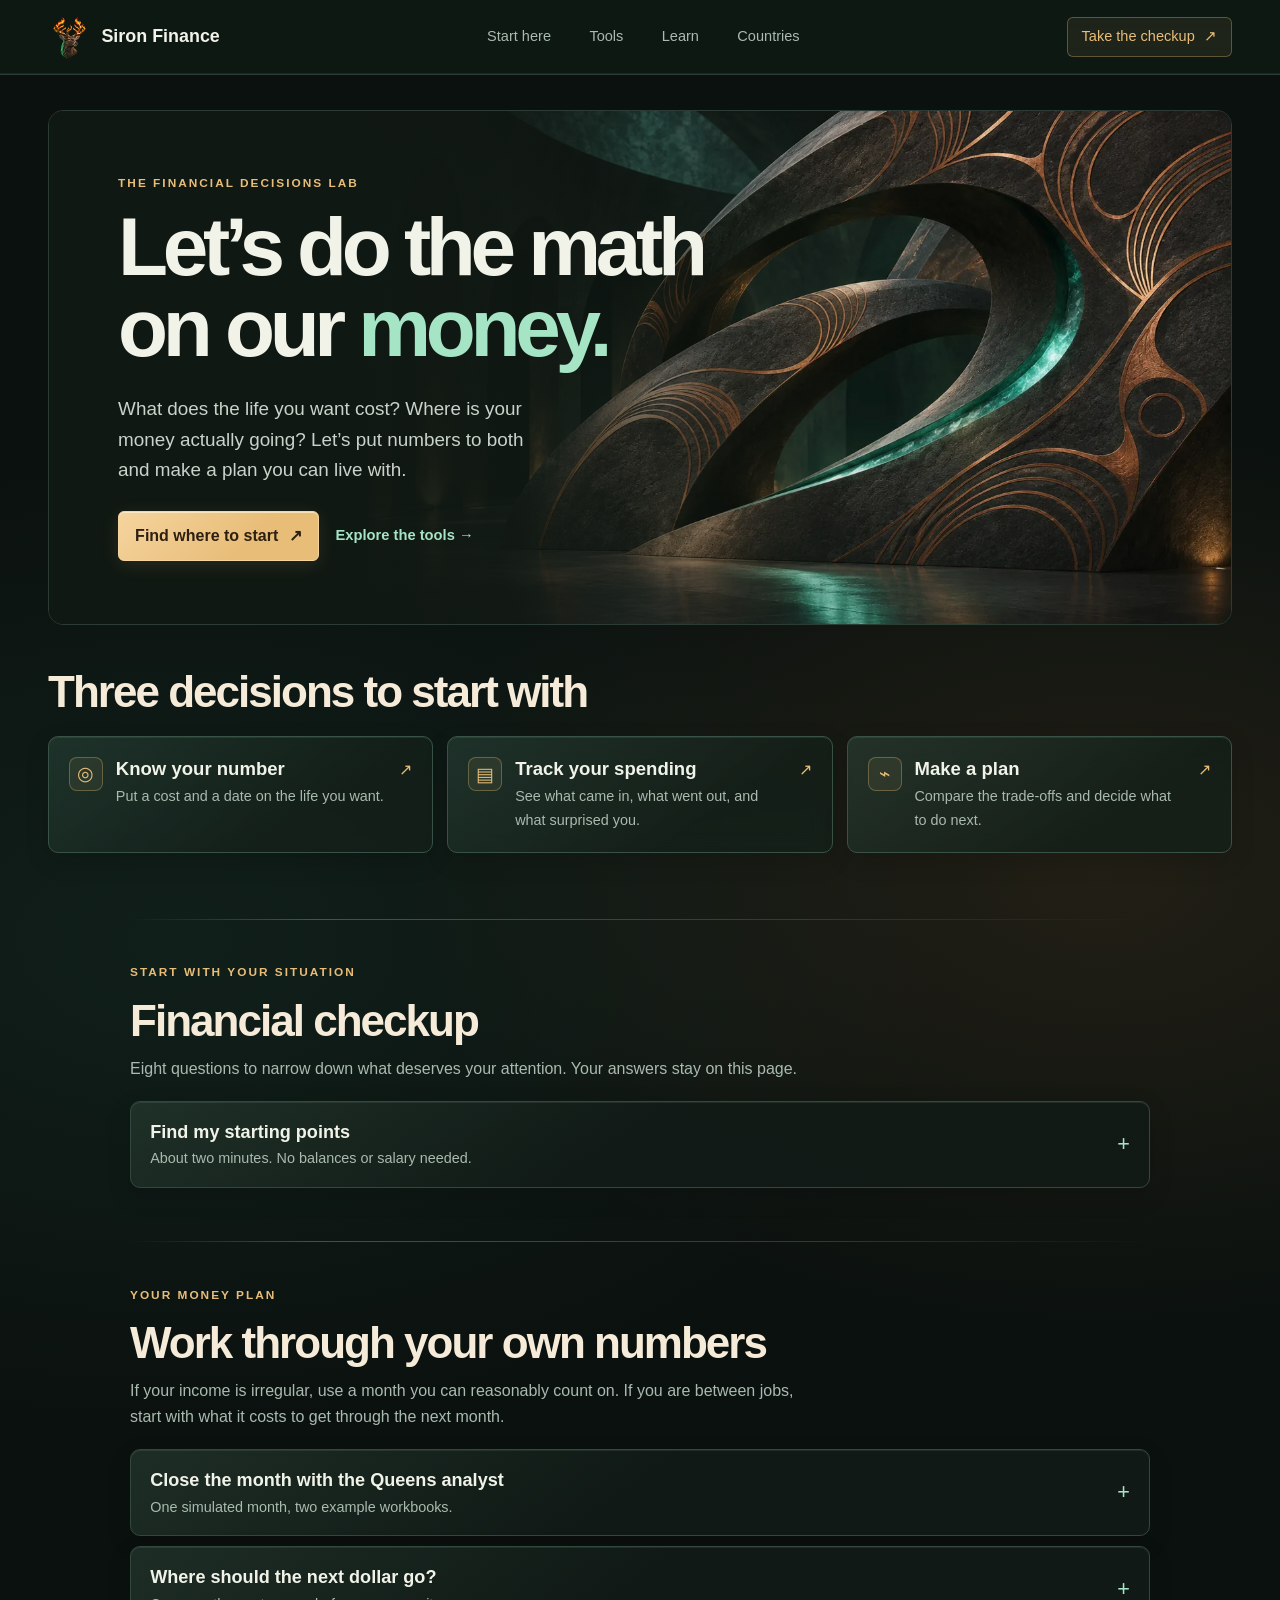
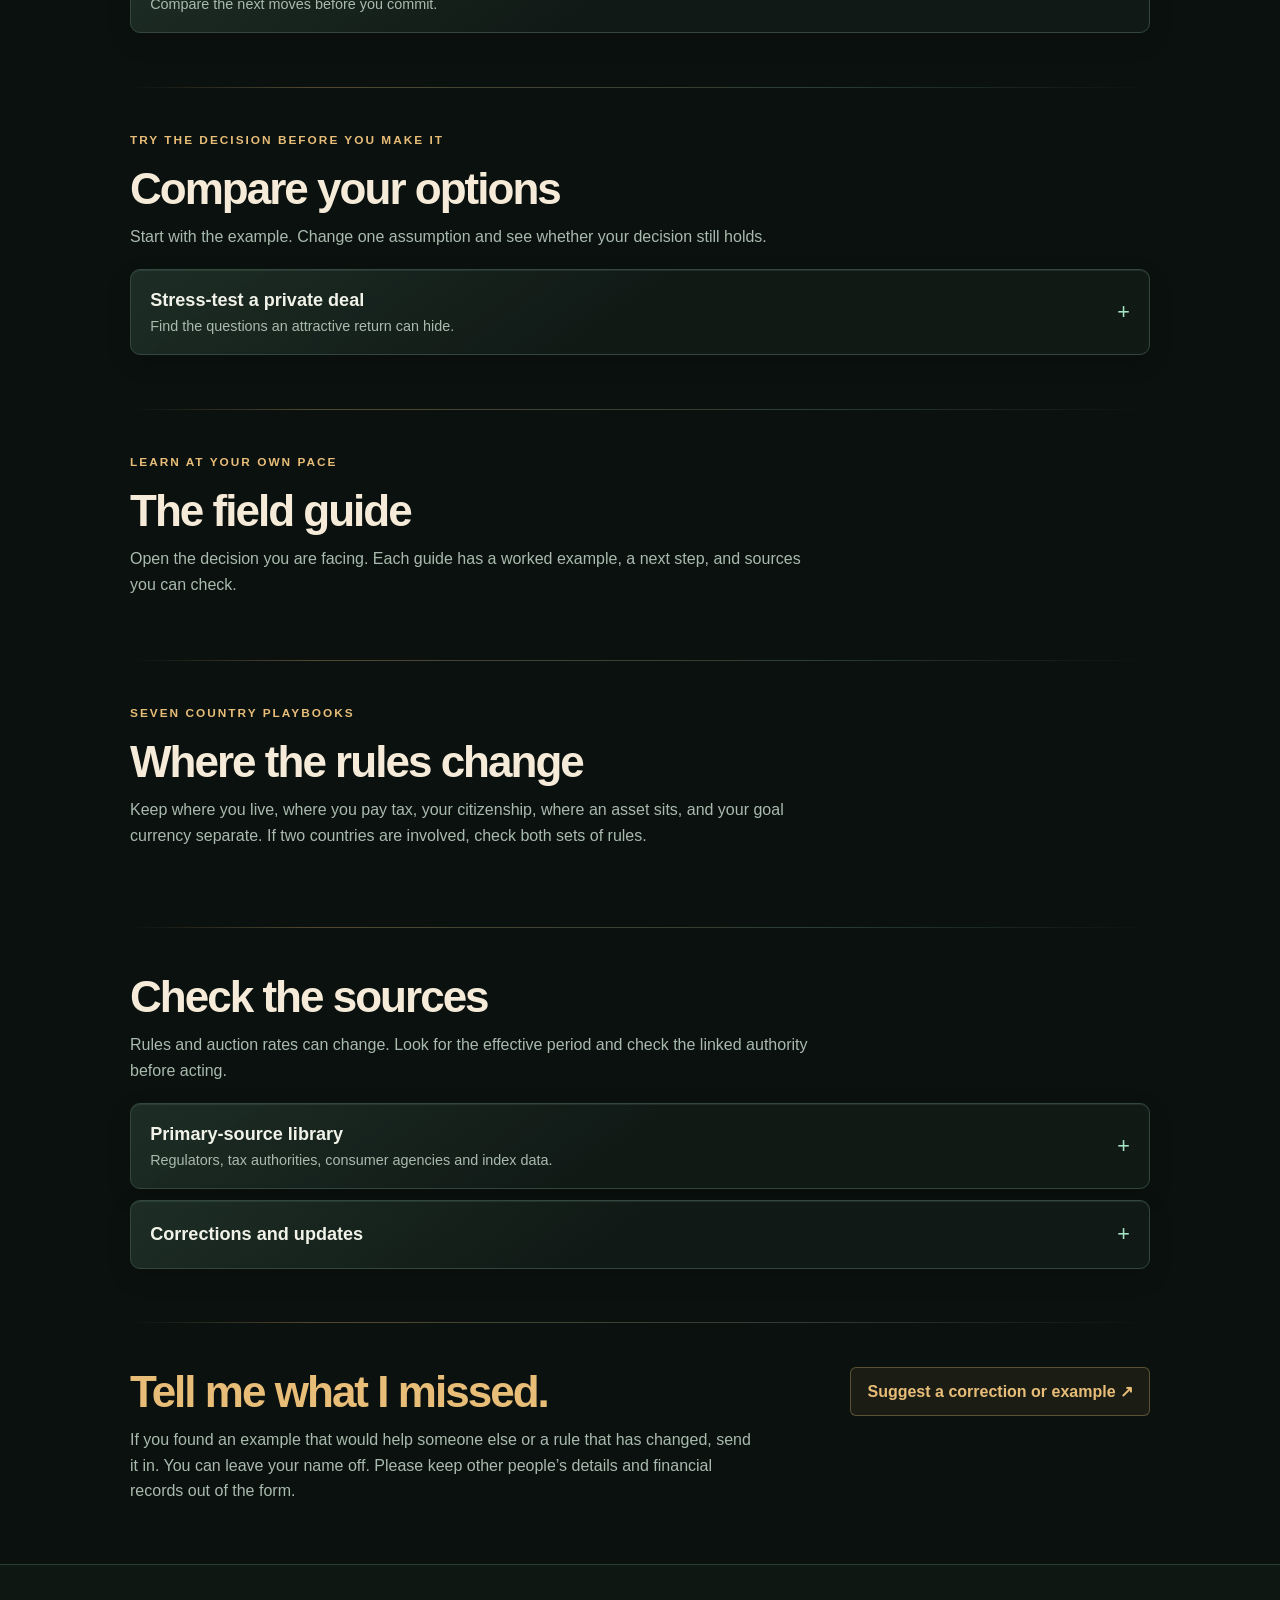
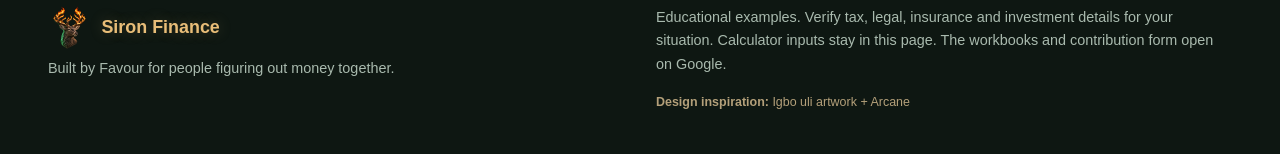
==== commit e2f00264: "Soften the design inspiration credit" ====
--- a/site.html
+++ b/site.html
@@ -7,7 +7,7 @@
   <meta name="theme-color" content="#0b110f">
   <title>Siron Finance</title>
   <link rel="icon" href="assets/siron-deer.png?v=fire" type="image/png">
-  <link rel="stylesheet" href="assets/site.css?v=gold-footer">
+  <link rel="stylesheet" href="assets/site.css?v=quiet-credit">
   <script type="module" src="scripts/app.mjs?v=champagne"></script>
 </head>
 <body>
--- a/assets/site.css
+++ b/assets/site.css
@@ -146,13 +146,14 @@
 .contribute .button:hover { background: #e8bd7824; }
 footer { border-top: 1px solid var(--border); background: #0e1712; padding: 2.6rem 0; color: var(--muted); font-size: .9rem; }
 .footer-inner { display: grid; grid-template-columns: 1fr 1fr; gap: 2rem; }
-.footer-inner .brand { margin-bottom: .5rem; }
-.footer-inner .brand, .design-credit {
+.footer-inner .brand {
+  margin-bottom: .5rem;
   color: var(--gold);
   text-shadow: 0 0 .8em #e8bd7840;
 }
-.footer-inner .brand:hover, .design-credit strong { color: #f5d49e; }
-.design-credit { margin-bottom: 0; letter-spacing: .025em; }
+.footer-inner .brand:hover { color: #f5d49e; }
+.design-credit { margin-bottom: 0; color: #b4a07a; font-size: .78rem; }
+.design-credit strong { font-weight: 600; }
 
 /* Glass is limited to navigation and cards. Inputs and help stay high contrast. */
 .route-card, .disclosure, .result {
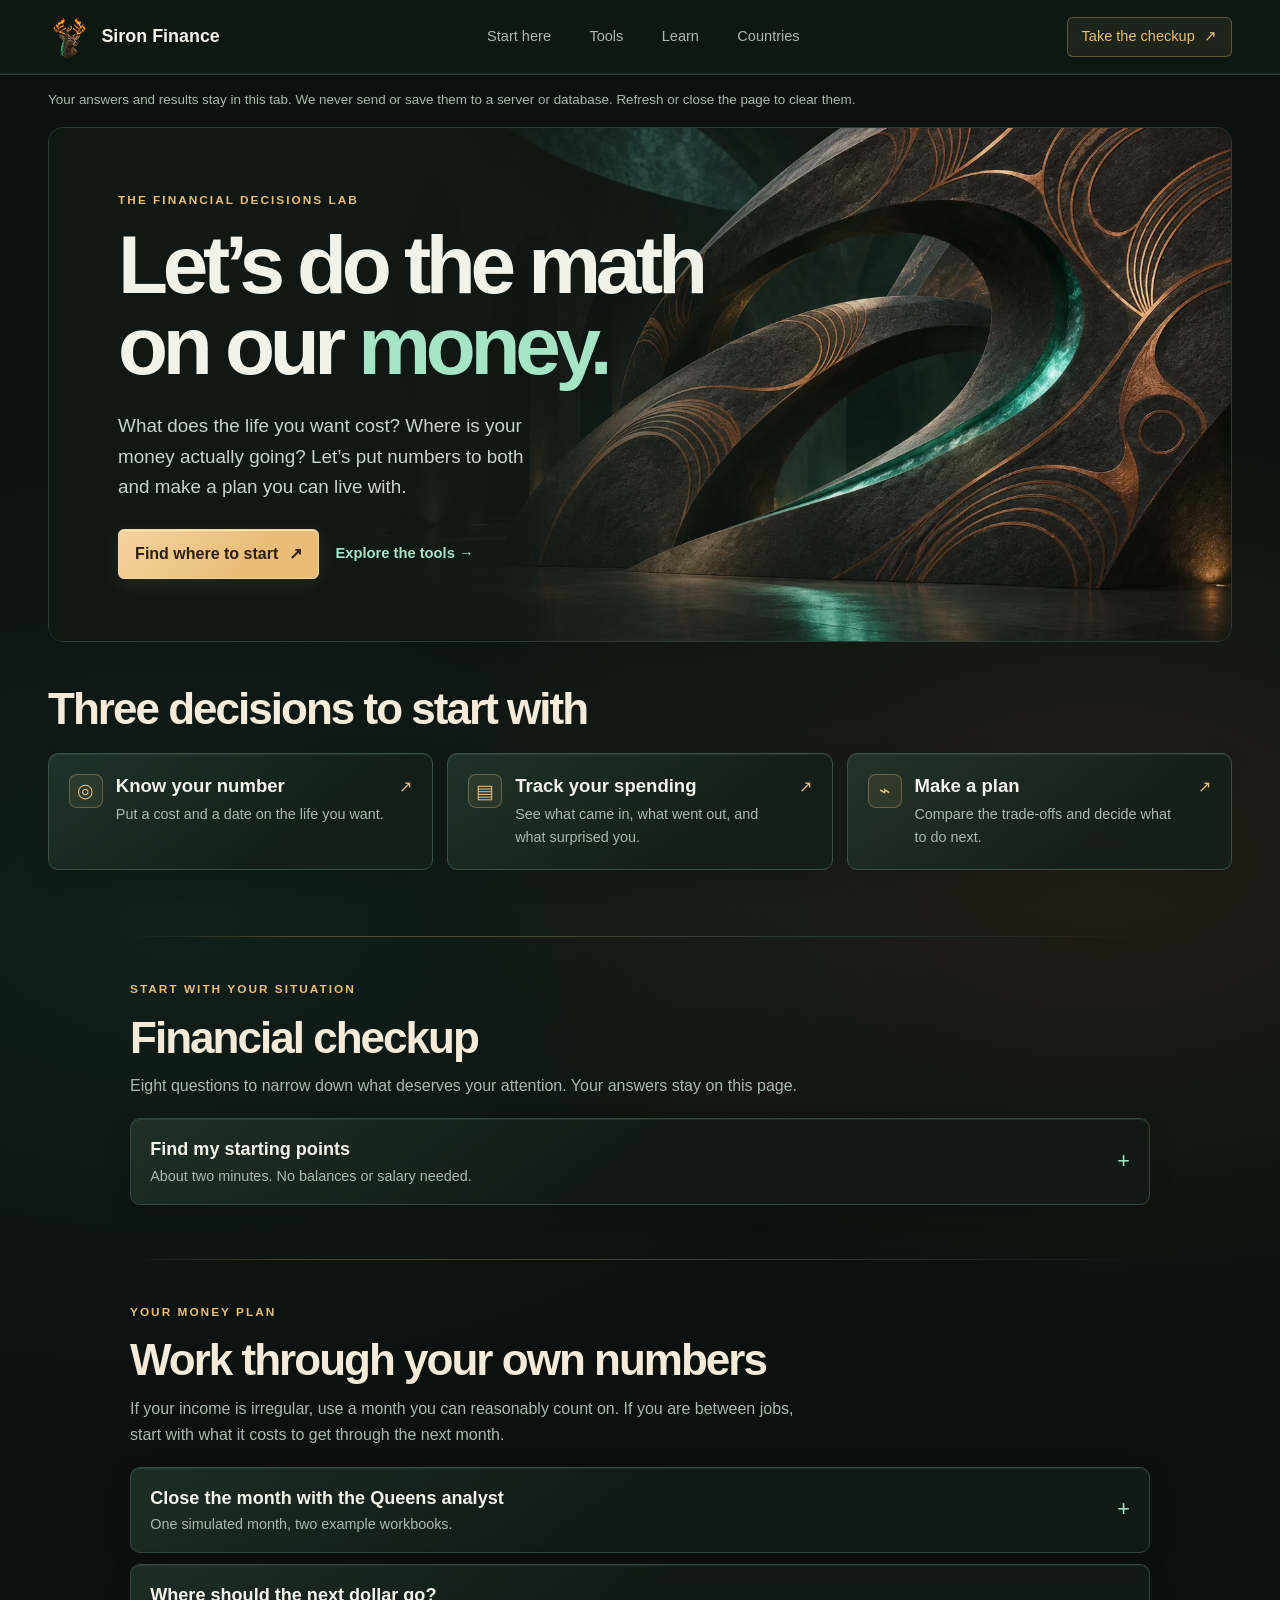
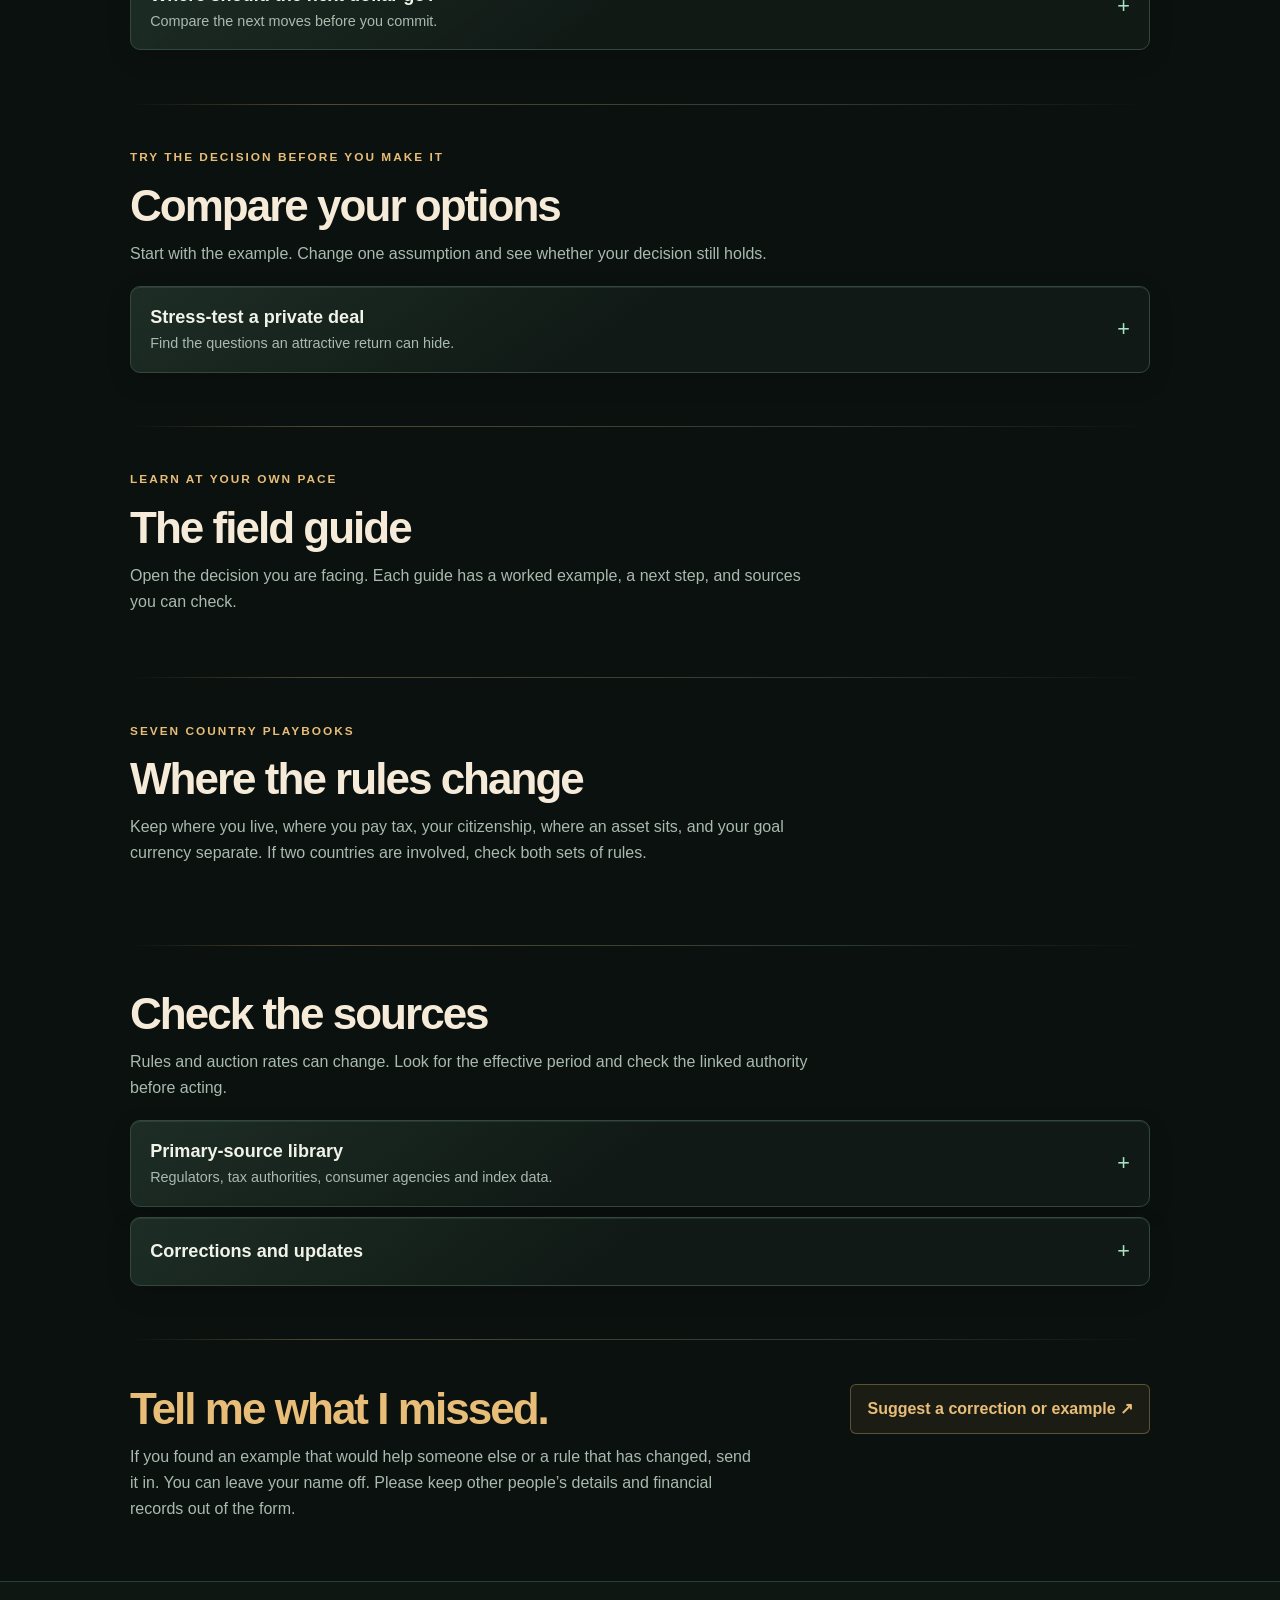
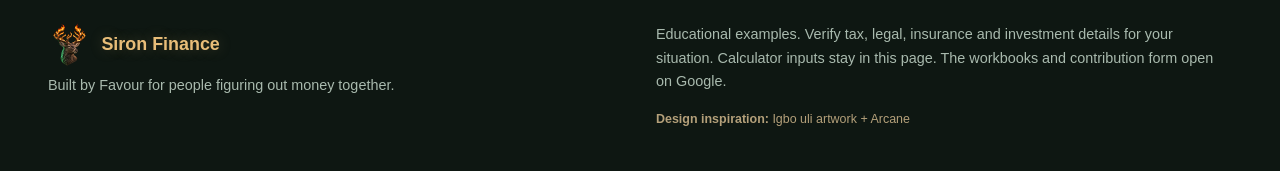
==== commit 9b7e066d: "Simplify the goal calculator and add a light theme" ====
--- a/site.html
+++ b/site.html
@@ -5,10 +5,11 @@
   <meta name="viewport" content="width=device-width, initial-scale=1">
   <meta name="description" content="A practical, self-guided financial decisions lab. Know your number, track your spending, and make a plan you can live with.">
   <meta name="theme-color" content="#0b110f">
+  <meta http-equiv="Content-Security-Policy" content="form-action 'none'">
   <title>Siron Finance</title>
   <link rel="icon" href="assets/siron-deer.png?v=fire" type="image/png">
-  <link rel="stylesheet" href="assets/site.css?v=quiet-credit">
-  <script type="module" src="scripts/app.mjs?v=champagne"></script>
+  <link rel="stylesheet" href="assets/site.css?v=quick-estimate">
+  <script type="module" src="scripts/app.mjs?v=quick-estimate"></script>
 </head>
 <body>
   <a class="skip" href="#main">Skip to content</a>
@@ -18,12 +19,16 @@
       <nav aria-label="Main navigation">
         <a href="#start">Start here</a><a href="#tools">Tools</a><a href="#learn">Learn</a><a href="#countries">Countries</a>
       </nav>
-      <a class="nav-action" href="#checkup">Take the checkup <span aria-hidden="true">↗</span></a>
+      <div class="nav-controls">
+        <a class="nav-action" href="#checkup">Take the checkup <span aria-hidden="true">↗</span></a>
+        <button class="theme-toggle" type="button" aria-label="Light mode" aria-pressed="false" hidden><span aria-hidden="true">☀</span></button>
+      </div>
     </div>
   </header>
   <main id="main">
     <div class="wrap">
       <noscript><p class="note">The guides and workbooks are available below. Enable JavaScript to use the calculators and checkup.</p></noscript>
+      <p class="privacy-note">Your answers and results stay in this tab. We never send or save them to a server or database. Refresh or close the page to clear them.</p>
       <header class="hero" id="top">
         <img class="hero-image" src="assets/uli-atrium.webp" alt="" width="1280" height="853" fetchpriority="high">
         <div class="hero-copy">
@@ -60,7 +65,7 @@
             </div>
           </details>
           <details class="disclosure" id="next-dollar"><summary><span><strong>Where should the next dollar go?</strong><small>Compare the next moves before you commit.</small></span></summary>
-            <div class="detail-body"><form id="next-form">
+            <div class="detail-body"><form id="next-form" autocomplete="off" inert>
               <div class="field-grid">
                 <label>Can you cover essentials and minimum payments this month?<select name="bills"><option value="yes">Yes</option><option value="no">No or unsure</option></select></label>
                 <label>Do you have a small accessible reserve?<select name="buffer"><option value="yes">Yes</option><option value="no">No or unsure</option></select></label>
@@ -76,7 +81,7 @@
           <!-- INSERT: TOOLS -->
           <details class="disclosure" id="diligence"><summary><span><strong>Stress-test a private deal</strong><small>Find the questions an attractive return can hide.</small></span></summary>
             <div class="detail-body"><p>Imagine a friend offers a fixed return on a property project. Start with who owes you the money, what is pledged, and who gets paid before you. Check only what you have independently verified.</p>
-              <form id="diligence-form"><!-- INSERT: DILIGENCE -->
+              <form id="diligence-form" autocomplete="off" inert><!-- INSERT: DILIGENCE -->
                 <div class="form-actions"><button class="button">Show unanswered questions</button><button class="button secondary" type="reset">Reset</button></div><div class="result" role="status" aria-live="polite" hidden></div>
               </form>
               <p class="note">Someone you trust can still offer a deal that is too concentrated, illiquid, or hard to enforce. Run a total-loss case and decide what happens to your other goals.</p>
--- a/assets/site.css
+++ b/assets/site.css
@@ -51,6 +51,23 @@
 .nav-action { color: var(--gold); background: var(--gold-wash); border: 1px solid var(--gold-line); padding: .45rem .85rem; border-radius: 6px; }
 .nav-row .nav-action:hover { color: #f5d49e; background: #e8bd7824; }
 .nav-action span { margin-left: .35rem; }
+.nav-controls { display: flex; align-items: center; gap: .5rem; }
+.theme-toggle {
+  display: grid;
+  place-items: center;
+  width: 40px;
+  height: 40px;
+  padding: 0;
+  border: 1px solid var(--gold-line);
+  border-radius: 6px;
+  background: var(--gold-wash);
+  color: var(--gold);
+  font-size: 1.2rem;
+  cursor: pointer;
+}
+.theme-toggle:hover { background: var(--raised); }
+.privacy-note { margin: .9rem 0 0; color: var(--muted); font-size: .84rem; }
+.privacy-note + .hero { margin-top: 1rem; }
 .hero { position: relative; isolation: isolate; overflow: hidden; margin-top: 35px; min-height: 515px; display: grid; align-items: center; border: 1px solid var(--border); border-radius: 15px; background: #101813; }
 .hero-image { position: absolute; z-index: -2; right: 0; top: 0; width: 73%; height: 100%; object-fit: cover; object-position: 54% center; }
 .hero::after { content: ""; position: absolute; inset: 0; z-index: -1; background: linear-gradient(90deg, #101813 3%, #101813 25%, #101813eb 37%, #10181320 66%, #10181300 90%); }
@@ -123,6 +140,10 @@
 fieldset { border: 1px solid var(--border); margin: 1rem 0; border-radius: 7px; min-width: 0; }
 legend { color: var(--mint); font-weight: 700; }
 .note { color: var(--muted); font-size: .9rem; margin: 1rem 0; }
+.field-hint { display: block; margin-top: .3rem; color: var(--muted); font-size: .82rem; }
+.advanced { margin: 1rem 0; }
+.advanced > summary { color: var(--gold); font-weight: 650; cursor: pointer; }
+.advanced fieldset { padding: 1rem; }
 .form-actions { margin-top: 1rem; }
 .result { background: #172b21; border: 1px solid #365b49; border-radius: 8px; margin-top: 1rem; padding: 1rem; overflow-wrap: anywhere; }
 .result p:last-child { margin-bottom: 0; }
@@ -236,13 +257,15 @@
   .route-card { grid-template-columns: auto 1fr; }
   .route-card > span:last-child { display: none; }
 }
-@media (max-width: 650px) {
+@media (max-width: 760px) {
   html { scroll-padding-top: 7rem; }
-  .wrap { width: calc(100% - 28px); }
   .nav-row { flex-wrap: wrap; justify-content: space-between; gap: .45rem .5rem; padding: .63rem 0; }
   .nav-row nav { width: 100%; order: 3; justify-content: space-between; gap: .5rem; }
   .nav-row nav a, .nav-action { font-size: .83rem; }
   .nav-action { padding: .25rem .5rem; }
+}
+@media (max-width: 650px) {
+  .wrap { width: calc(100% - 28px); }
   .brand-mark { width: 36px; height: 36px; }
   .hero { min-height: 0; display: block; margin-top: 16px; }
   .hero-image { height: 230px; width: 100%; }
@@ -255,3 +278,54 @@
   .module { padding: 2rem 0; }
   .contribute { flex-direction: column; }
 }
+@media (max-width: 360px) {
+  .nav-action span { display: none; }
+  .nav-row .brand { gap: .35rem; font-size: 1rem; }
+  .theme-toggle { width: 34px; }
+}
+
+/* Light surfaces use darker green and gold for text and controls. */
+:root[data-theme="light"] {
+  color-scheme: light;
+  --bg: #f5f2e8;
+  --surface: #fffcf4;
+  --raised: #ebeade;
+  --border: #c5ccbe;
+  --ink: #172c22;
+  --muted: #42584c;
+  --mint: #176047;
+  --copper: #865023;
+  --gold: #805316;
+  --gold-wash: #a46b1515;
+  --gold-line: #aa8149;
+  --focus: #855511;
+}
+[data-theme="light"] .masthead, [data-theme="light"] footer { background: var(--bg); }
+[data-theme="light"] .route-card, [data-theme="light"] .disclosure { background: var(--surface); border-color: var(--border); }
+[data-theme="light"] .route-card:hover, [data-theme="light"] .disclosure[open] { border-color: var(--gold-line); }
+[data-theme="light"] .section-heading h2 { color: var(--ink); }
+[data-theme="light"] .nav-action:hover, [data-theme="light"] .footer-inner .brand:hover { color: #603c0d; }
+[data-theme="light"] .footer-inner .brand { text-shadow: none; }
+[data-theme="light"] .design-credit { color: #6b593c; }
+[data-theme="light"] .example { background: #f4ecda; }
+[data-theme="light"] .action, [data-theme="light"] .result { background: #e8f1e6; }
+[data-theme="light"] .result { border-color: #819d8c; }
+[data-theme="light"] .result dl div { border-color: #b3c5b6; }
+[data-theme="light"] .result dt { color: var(--muted); }
+[data-theme="light"] .result .error { color: #8c3f25; }
+[data-theme="light"] input:not([type=checkbox]), [data-theme="light"] select,
+[data-theme="light"] .metric-help, [data-theme="light"] .metric-description {
+  background: var(--surface);
+  border-color: #819487;
+}
+[data-theme="light"] .button:not(.accent, .secondary),
+[data-theme="light"] .metric-help[aria-expanded="true"] { background: var(--mint); color: #fff; }
+[data-theme="light"] .button:not(.accent, .secondary):hover { background: #104b37; }
+[data-theme="light"] .button.secondary { border-color: #738e7e; }
+[data-theme="light"] .contribute .button { border-color: var(--gold-line); }
+/* The dark overlay preserves legibility over the hero image in both modes. */
+[data-theme="light"] .hero { color: #f1f3e9; }
+[data-theme="light"] .hero .eyebrow { color: #e8bd78; }
+[data-theme="light"] .hero em, [data-theme="light"] .hero .text-action { color: #a5e4c4; }
+[data-theme="light"] .hero .accent { background: linear-gradient(135deg, #f5d49e, #e8bd78 65%); }
+[data-theme="light"] .hero :focus-visible { outline-color: #ffc58f; }
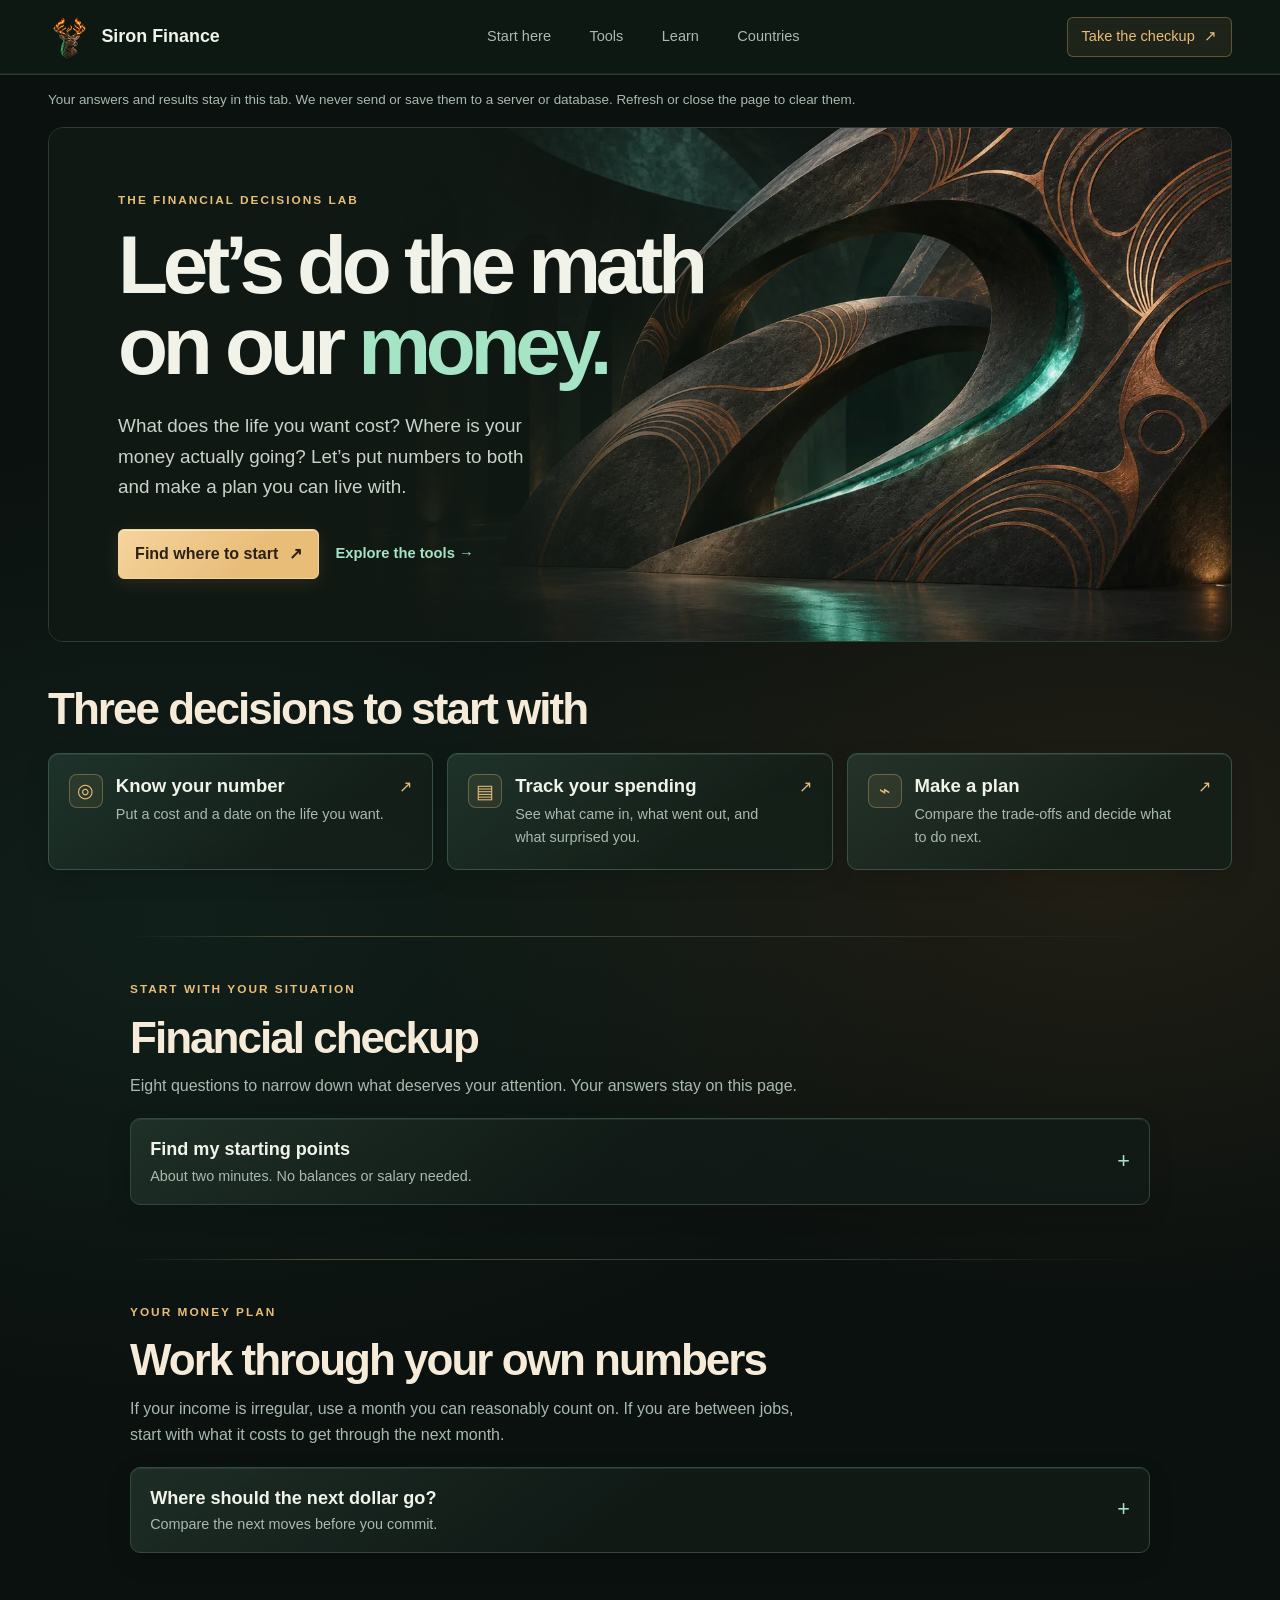
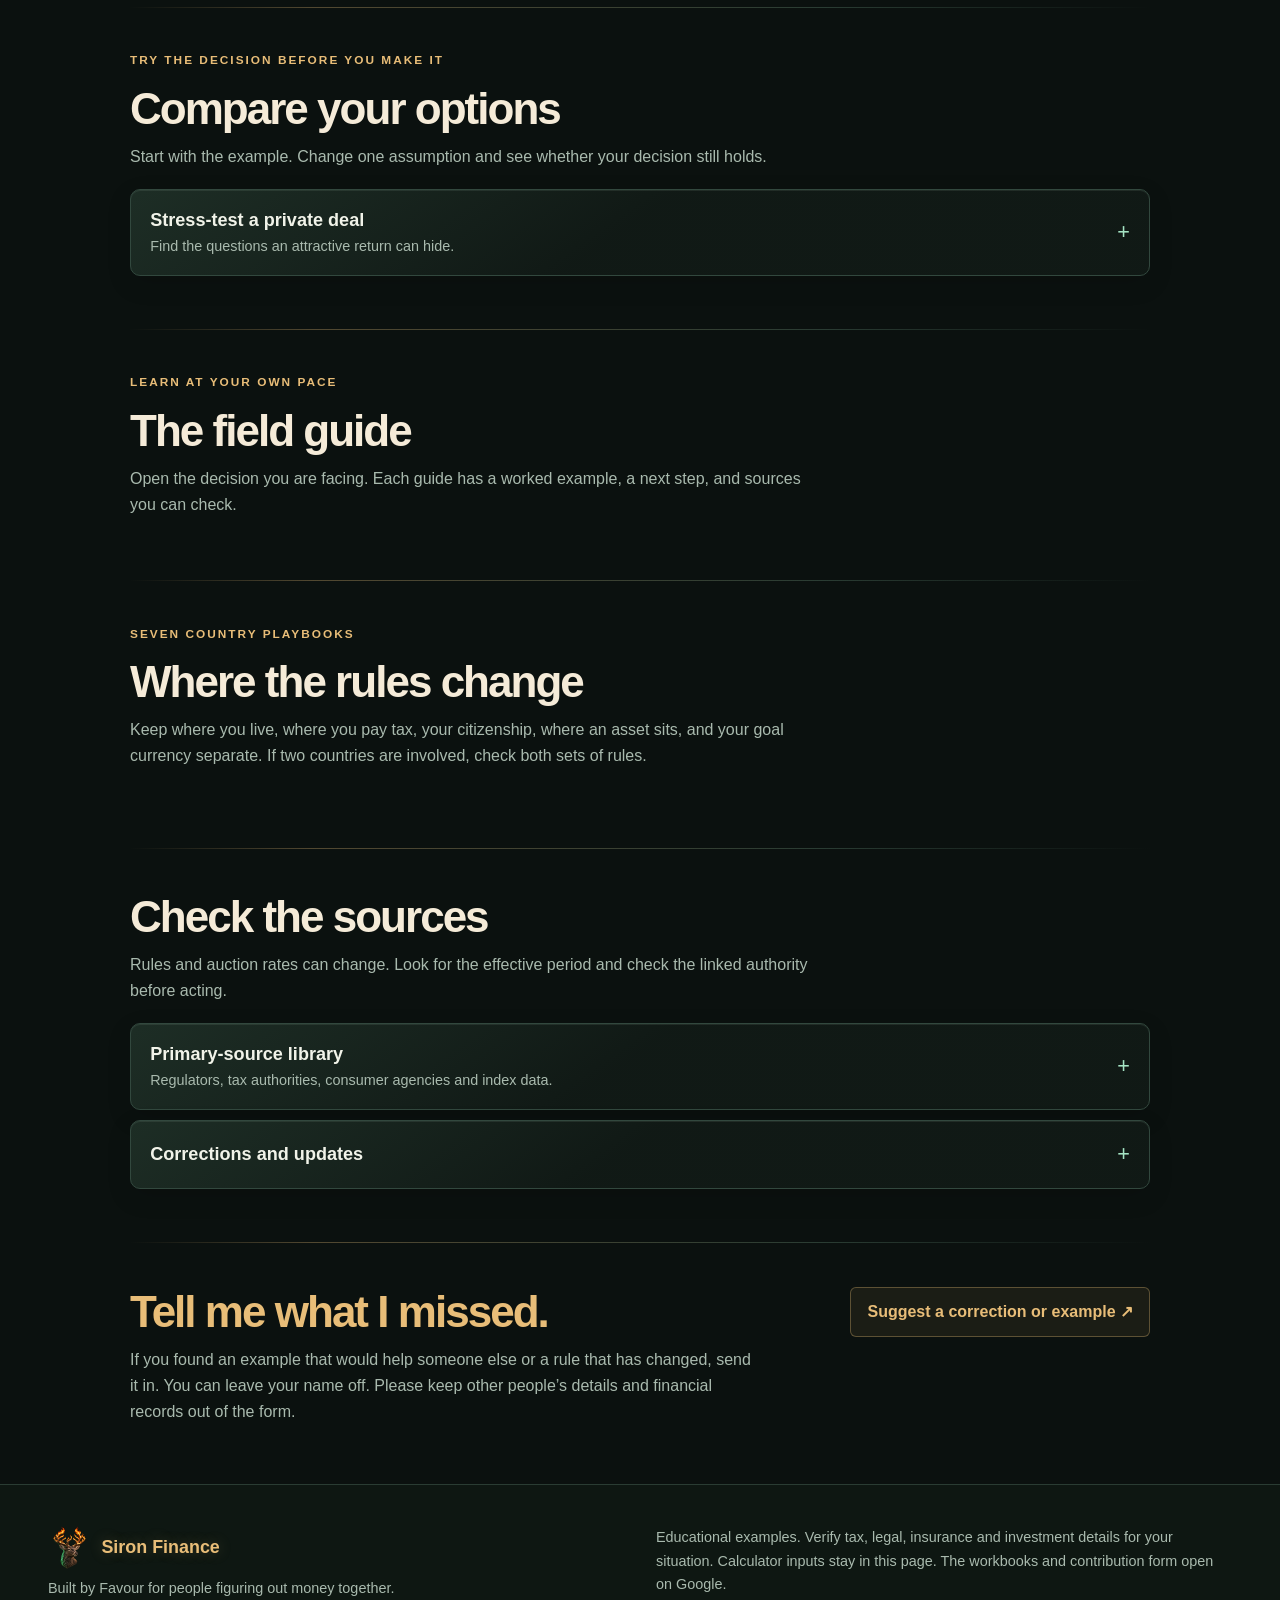
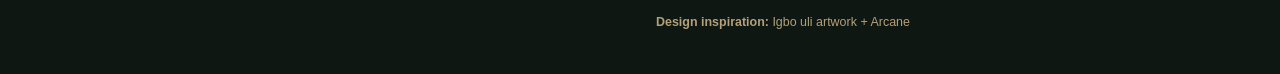
==== commit ebf149dd: "Combine spending calculator and monthly close" ====
--- a/site.html
+++ b/site.html
@@ -8,8 +8,8 @@
   <meta http-equiv="Content-Security-Policy" content="form-action 'none'">
   <title>Siron Finance</title>
   <link rel="icon" href="assets/siron-deer.png?v=fire" type="image/png">
-  <link rel="stylesheet" href="assets/site.css?v=quick-estimate">
-  <script type="module" src="scripts/app.mjs?v=quick-estimate"></script>
+  <link rel="stylesheet" href="assets/site.css?v=spending-workbooks">
+  <script type="module" src="scripts/app.mjs?v=return-scenarios"></script>
 </head>
 <body>
   <a class="skip" href="#main">Skip to content</a>
@@ -57,13 +57,6 @@
           <div class="section-heading"><p class="eyebrow">YOUR MONEY PLAN</p><h2 id="plan-title">Work through your own numbers</h2><p>If your income is irregular, use a month you can reasonably count on. If you are between jobs, start with what it costs to get through the next month.</p></div>
           <!-- INSERT: GOAL -->
           <!-- INSERT: BUDGET -->
-          <details class="disclosure" id="workbook-downloads"><summary><span><strong>Close the month with the Queens analyst</strong><small>One simulated month, two example workbooks.</small></span></summary>
-            <div class="detail-body">
-              <p>In this simplified month, the analyst brought home $5,900. Essentials went $70 over plan and flexible spending went $160 over, including a $35 renewal. With the other contributions unchanged, that left a $230 shortfall. Check what changed before deciding how much to budget next month.</p>
-              <p>Open the plan and the tracker side by side. Compare the same categories, check the recurring charges, then pick one change for next month. To use a workbook yourself, open it in Google Sheets and use its File menu to download or make a copy if those options are available.</p>
-              <div class="pair"><!-- INSERT: WORKBOOKS --></div>
-            </div>
-          </details>
           <details class="disclosure" id="next-dollar"><summary><span><strong>Where should the next dollar go?</strong><small>Compare the next moves before you commit.</small></span></summary>
             <div class="detail-body"><form id="next-form" autocomplete="off" inert>
               <div class="field-grid">
--- a/assets/site.css
+++ b/assets/site.css
@@ -132,6 +132,8 @@
 .example p, .action p { margin-bottom: .2rem; }
 .pair, .field-grid { display: grid; grid-template-columns: repeat(2, minmax(0, 1fr)); gap: .9rem 1.15rem; }
 .pair > div { background: var(--raised); padding: 1rem; border-radius: 7px; }
+.monthly-close { margin-top: 1.5rem; padding-top: 1.5rem; border-top: 1px solid var(--border); }
+.monthly-close h4 { margin-bottom: .65rem; }
 label { display: grid; align-content: start; gap: .3rem; color: var(--ink); font-size: .91rem; }
 input:not([type=checkbox]), select { border: 1px solid #476257; background: #0b1510; border-radius: 6px; min-width: 0; min-height: 44px; padding: .45rem .65rem; color: var(--ink); width: 100%; }
 input::placeholder { color: var(--muted); }
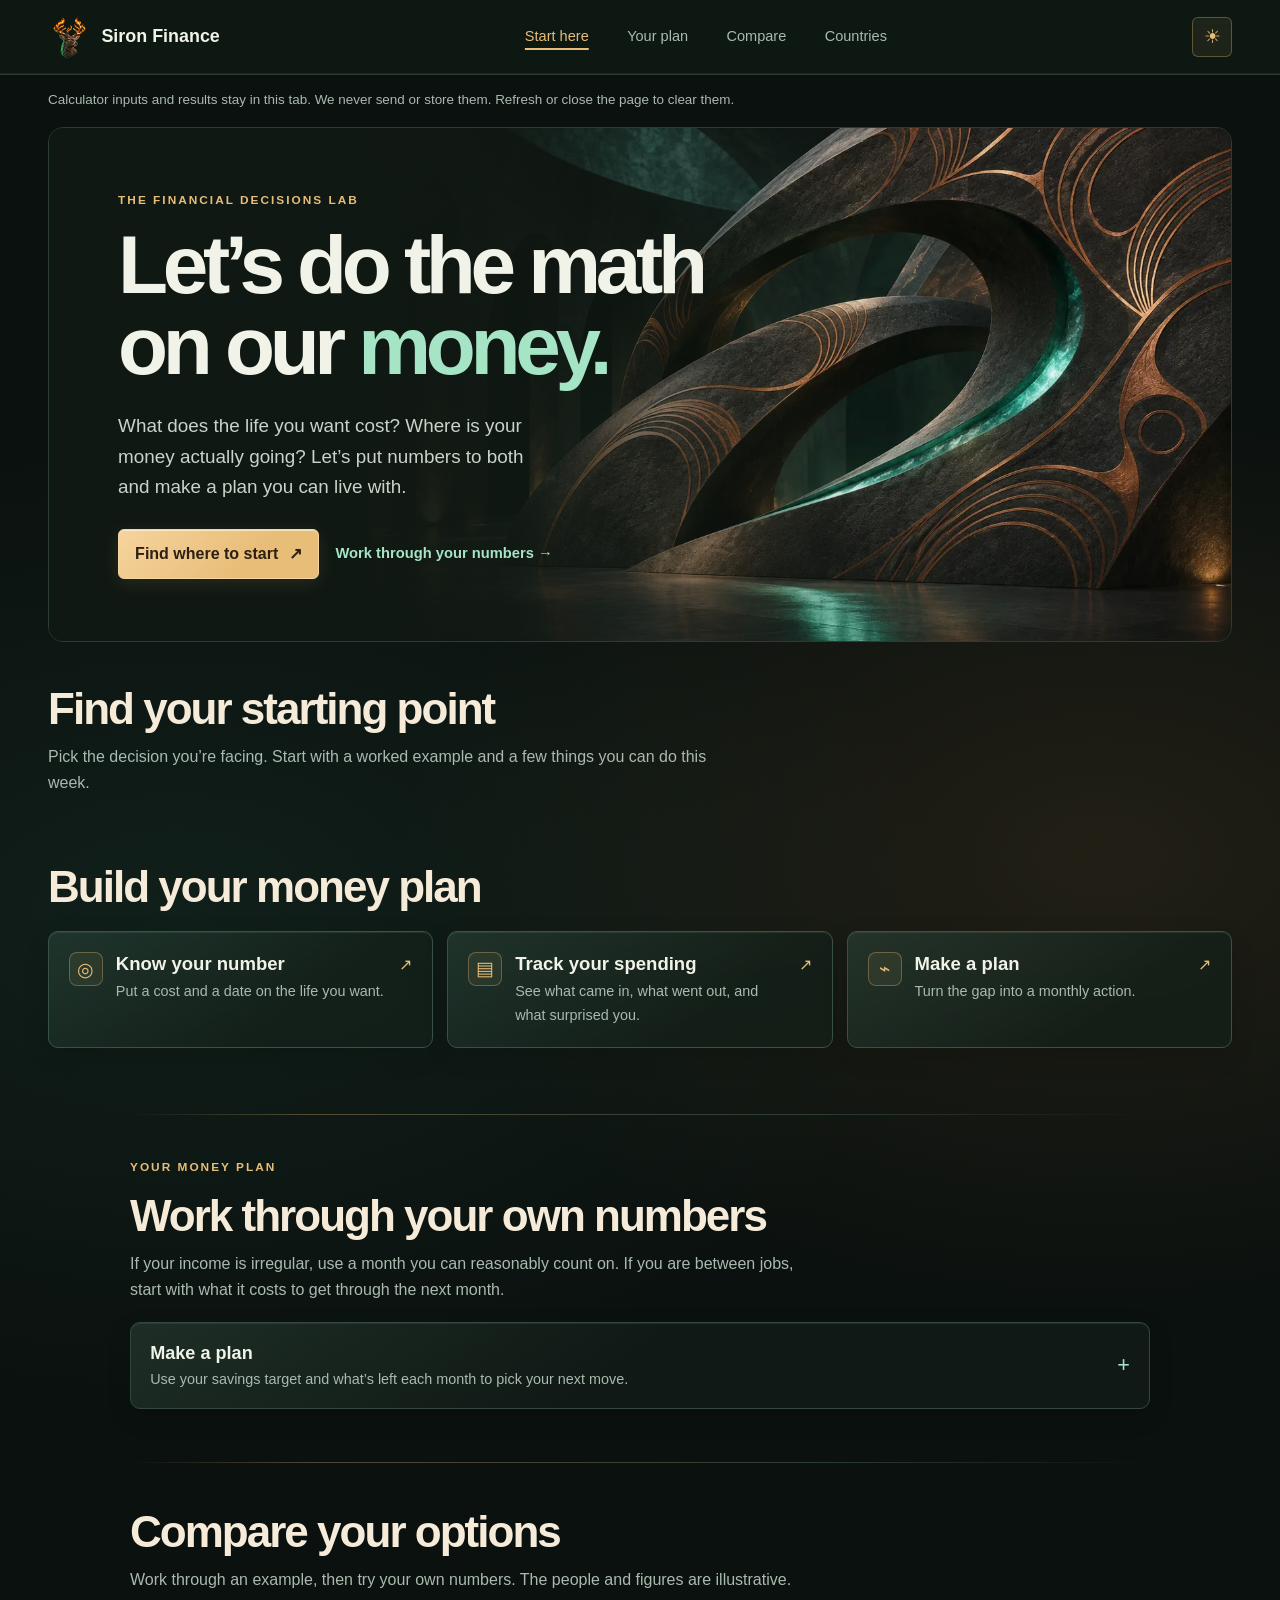
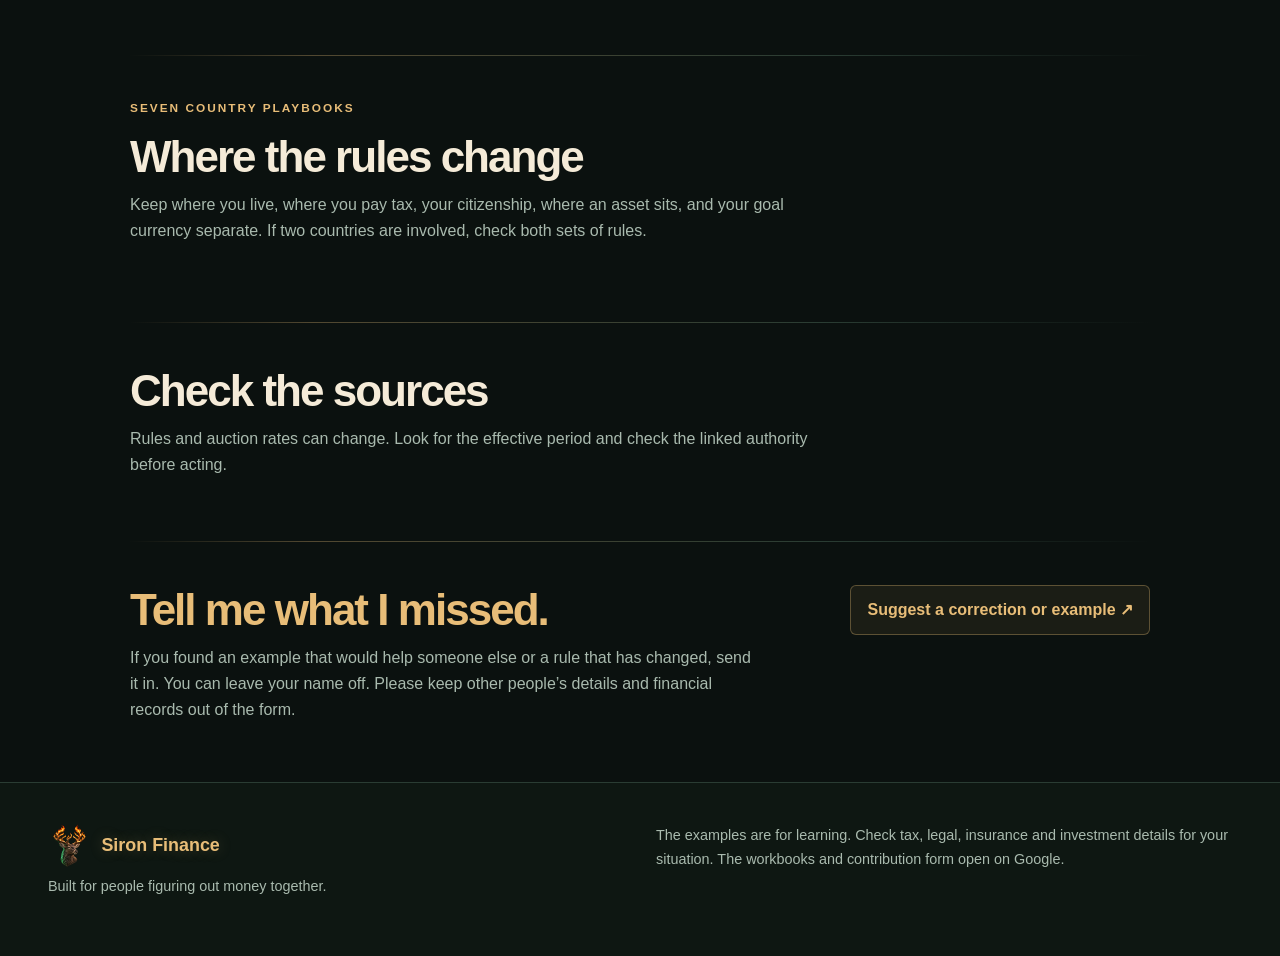
==== commit 1537e418: "Build the case-led Siron Finance first release" ====
--- a/site.html
+++ b/site.html
@@ -8,8 +8,8 @@
   <meta http-equiv="Content-Security-Policy" content="form-action 'none'">
   <title>Siron Finance</title>
   <link rel="icon" href="assets/siron-deer.png?v=fire" type="image/png">
-  <link rel="stylesheet" href="assets/site.css?v=spending-workbooks">
-  <script type="module" src="scripts/app.mjs?v=return-scenarios"></script>
+  <link rel="stylesheet" href="assets/site.css?v=first-release">
+  <script type="module" src="scripts/app.mjs?v=first-release"></script>
 </head>
 <body>
   <a class="skip" href="#main">Skip to content</a>
@@ -17,75 +17,61 @@
     <div class="wrap nav-row">
       <a href="#top" class="brand"><img class="brand-mark" src="assets/siron-deer.png?v=fire" alt="" width="43" height="43"> Siron Finance</a>
       <nav aria-label="Main navigation">
-        <a href="#start">Start here</a><a href="#tools">Tools</a><a href="#learn">Learn</a><a href="#countries">Countries</a>
+        <a href="#checkup">Start here</a><a href="#plan">Your plan</a><a href="#tools">Compare</a><a href="#countries">Countries</a>
       </nav>
       <div class="nav-controls">
-        <a class="nav-action" href="#checkup">Take the checkup <span aria-hidden="true">↗</span></a>
         <button class="theme-toggle" type="button" aria-label="Light mode" aria-pressed="false" hidden><span aria-hidden="true">☀</span></button>
       </div>
     </div>
   </header>
   <main id="main">
     <div class="wrap">
-      <noscript><p class="note">The guides and workbooks are available below. Enable JavaScript to use the calculators and checkup.</p></noscript>
-      <p class="privacy-note">Your answers and results stay in this tab. We never send or save them to a server or database. Refresh or close the page to clear them.</p>
+      <noscript><p class="note">Enable JavaScript to use the calculators.</p></noscript>
+      <p class="privacy-note">Calculator inputs and results stay in this tab. We never send or store them. Refresh or close the page to clear them.</p>
       <header class="hero" id="top">
         <img class="hero-image" src="assets/uli-atrium.webp" alt="" width="1280" height="853" fetchpriority="high">
         <div class="hero-copy">
           <p class="eyebrow">THE FINANCIAL DECISIONS LAB</p>
           <h1>Let’s do the math<br>on our <em>money.</em></h1>
           <p>What does the life you want cost? Where is your money actually going? Let’s put numbers to both and make a plan you can live with.</p>
-          <div class="hero-actions"><a class="button accent" href="#checkup">Find where to start <span aria-hidden="true">↗</span></a><a class="text-action" href="#tools">Explore the tools <span aria-hidden="true">→</span></a></div>
+          <div class="hero-actions"><a class="button accent" href="#checkup">Find where to start <span aria-hidden="true">↗</span></a><a class="text-action" href="#goal">Work through your numbers <span aria-hidden="true">→</span></a></div>
         </div>
       </header>
-      <section id="start" class="journey" aria-labelledby="start-title">
-        <div class="section-heading"><h2 id="start-title">Three decisions to start with</h2></div>
+      <section id="checkup" class="journey" aria-labelledby="start-title">
+        <div class="section-heading"><h2 id="start-title">Find your starting point</h2><p>Pick the decision you’re facing. Start with a worked example and a few things you can do this week.</p></div>
+        <!-- INSERT: START_CASES -->
+      </section>
+      <section id="start" class="journey" aria-labelledby="numbers-title">
+        <div class="section-heading"><h2 id="numbers-title">Build your money plan</h2></div>
         <div class="triptych">
           <a class="route-card" href="#goal"><span class="route-symbol" aria-hidden="true">◎</span><div><h3>Know your number</h3><p>Put a cost and a date on the life you want.</p></div><span aria-hidden="true">↗</span></a>
           <a class="route-card" href="#budget"><span class="route-symbol" aria-hidden="true">▤</span><div><h3>Track your spending</h3><p>See what came in, what went out, and what surprised you.</p></div><span aria-hidden="true">↗</span></a>
-          <a class="route-card" href="#plan"><span class="route-symbol" aria-hidden="true">⌁</span><div><h3>Make a plan</h3><p>Compare the trade-offs and decide what to do next.</p></div><span aria-hidden="true">↗</span></a>
+          <a class="route-card" href="#next-dollar"><span class="route-symbol" aria-hidden="true">⌁</span><div><h3>Make a plan</h3><p>Turn the gap into a monthly action.</p></div><span aria-hidden="true">↗</span></a>
         </div>
       </section>
       <div class="content-stack">
-        <section id="checkup" class="module" aria-labelledby="checkup-title">
-          <div class="section-heading"><p class="eyebrow">START WITH YOUR SITUATION</p><h2 id="checkup-title">Financial checkup</h2><p>Eight questions to narrow down what deserves your attention. Your answers stay on this page.</p></div>
-          <details class="disclosure"><summary><span><strong>Find my starting points</strong><small>About two minutes. No balances or salary needed.</small></span></summary><div class="detail-body">
-            <!-- INSERT: CHECKUP -->
-          </div></details>
-        </section>
         <section class="module" id="plan" aria-labelledby="plan-title">
           <div class="section-heading"><p class="eyebrow">YOUR MONEY PLAN</p><h2 id="plan-title">Work through your own numbers</h2><p>If your income is irregular, use a month you can reasonably count on. If you are between jobs, start with what it costs to get through the next month.</p></div>
           <!-- INSERT: GOAL -->
           <!-- INSERT: BUDGET -->
-          <details class="disclosure" id="next-dollar"><summary><span><strong>Where should the next dollar go?</strong><small>Compare the next moves before you commit.</small></span></summary>
+          <details class="disclosure" id="next-dollar"><summary><span><strong>Make a plan</strong><small>Use your savings target and what’s left each month to pick your next move.</small></span></summary>
             <div class="detail-body"><form id="next-form" autocomplete="off" inert>
+              <div class="example"><strong>Start with Amara’s plan</strong><p>Her target is 300 a month. She already saves 100 and has 50 left after bills and savings. She can start with that 50 and then find another 150 or give herself more time.</p></div>
+              <!-- INSERT: PLAN_CURRENCY -->
               <div class="field-grid">
-                <label>Can you cover essentials and minimum payments this month?<select name="bills"><option value="yes">Yes</option><option value="no">No or unsure</option></select></label>
-                <label>Do you have a small accessible reserve?<select name="buffer"><option value="yes">Yes</option><option value="no">No or unsure</option></select></label>
-                <label>Do you have high-cost debt?<select name="debt"><option value="yes">Yes</option><option value="no">No</option><option value="unknown">I need to check my rates</option></select></label>
-                <label>Is an employer match available and unclaimed?<select name="match"><option value="yes">Yes</option><option value="no">No or already claimed</option><option value="unknown">I need to check</option></select></label>
+                <label>How much do you need to save each month?<input name="target" type="number" min="0" max="1000000000000" step="any" value="300" required></label>
+                <label>How much do you already save each month toward this goal?<input name="already" type="number" min="0" max="1000000000000" step="any" value="100" required></label>
+                <label>What’s left after bills and savings?<input name="left" type="number" min="-1000000000000" max="1000000000000" step="any" value="50" required></label>
+                <label>What needs attention first?<select name="priority"><option value="cash">Build a cash cushion</option><option value="debt">Pay down costly debt</option><option value="match">Check my employer’s match</option><option value="goal">Save or invest for my goal</option></select></label>
               </div>
-              <div class="form-actions"><button class="button">Compare my options</button></div><div class="result" role="status" aria-live="polite" hidden></div>
+              <p class="note" id="plan-input-note">Use the same currency for all three amounts. From the calculators above, you can copy your results into this plan.</p>
+              <div class="form-actions"><button class="button">Show my next steps</button><button class="button secondary" type="reset">Reset example</button></div><div class="result" role="status" aria-live="polite" hidden></div>
             </form></div>
           </details>
         </section>
         <section class="module" id="tools" aria-labelledby="tools-title">
-          <div class="section-heading"><p class="eyebrow">TRY THE DECISION BEFORE YOU MAKE IT</p><h2 id="tools-title">Compare your options</h2><p>Start with the example. Change one assumption and see whether your decision still holds.</p></div>
-          <!-- INSERT: TOOLS -->
-          <details class="disclosure" id="diligence"><summary><span><strong>Stress-test a private deal</strong><small>Find the questions an attractive return can hide.</small></span></summary>
-            <div class="detail-body"><p>Imagine a friend offers a fixed return on a property project. Start with who owes you the money, what is pledged, and who gets paid before you. Check only what you have independently verified.</p>
-              <form id="diligence-form" autocomplete="off" inert><!-- INSERT: DILIGENCE -->
-                <div class="form-actions"><button class="button">Show unanswered questions</button><button class="button secondary" type="reset">Reset</button></div><div class="result" role="status" aria-live="polite" hidden></div>
-              </form>
-              <p class="note">Someone you trust can still offer a deal that is too concentrated, illiquid, or hard to enforce. Run a total-loss case and decide what happens to your other goals.</p>
-            </div>
-          </details>
-        </section>
-        <section class="module" id="learn" aria-labelledby="learn-title">
-          <span id="saving" class="anchor"></span><span id="investing" class="anchor"></span><span id="earning" class="anchor"></span><span id="giving" class="anchor"></span>
-          <div class="section-heading"><p class="eyebrow">LEARN AT YOUR OWN PACE</p><h2 id="learn-title">The field guide</h2><p>Open the decision you are facing. Each guide has a worked example, a next step, and sources you can check.</p></div>
-          <div id="search-control" hidden><label class="search-label">Find a topic <input type="search" id="lesson-search" placeholder="Try dental, bonds, or first paycheck"></label><p id="search-result" role="status" class="note"></p></div>
-          <!-- INSERT: LESSONS -->
+          <div class="section-heading"><h2 id="tools-title">Compare your options</h2><p>Work through an example, then try your own numbers. The people and figures are illustrative.</p></div>
+          <!-- INSERT: DECISIONS -->
         </section>
         <section class="module" id="countries" aria-labelledby="country-title">
           <div class="section-heading"><p class="eyebrow">SEVEN COUNTRY PLAYBOOKS</p><h2 id="country-title">Where the rules change</h2><p>Keep where you live, where you pay tax, your citizenship, where an asset sits, and your goal currency separate. If two countries are involved, check both sets of rules.</p></div>
@@ -94,8 +80,7 @@
         </section>
         <section class="module" id="sources" aria-labelledby="sources-title">
           <div class="section-heading"><h2 id="sources-title">Check the sources</h2><p>Rules and auction rates can change. Look for the effective period and check the linked authority before acting.</p></div>
-          <details class="disclosure"><summary><span><strong>Primary-source library</strong><small>Regulators, tax authorities, consumer agencies and index data.</small></span></summary><div class="detail-body"><!-- INSERT: SOURCES --></div></details>
-          <details class="disclosure"><summary><span><strong>Corrections and updates</strong></span></summary><div class="detail-body"><p>November 2026. The rent-or-buy comparison now validates the down payment and models loan amortization. The country Checkup links to the selected playbook when residence and tax residence match. Country rules display their effective period beside the source.</p><a href="#contribute">Send a correction</a></div></details>
+          <!-- INSERT: SOURCES -->
         </section>
         <section id="contribute" class="contribute module"><div><h2>Tell me what I missed.</h2><p>If you found an example that would help someone else or a rule that has changed, send it in. You can leave your name off. Please keep other people’s details and financial records out of the form.</p></div><a class="button secondary" href="<!-- INSERT: CONTRIBUTE -->">Suggest a correction or example ↗</a></section>
       </div>
@@ -105,11 +90,10 @@
     <div class="wrap footer-inner">
       <div>
         <a href="#top" class="brand"><img class="brand-mark" src="assets/siron-deer.png?v=fire" alt="" width="43" height="43" loading="lazy"> Siron Finance</a>
-        <p>Built by Favour for people figuring out money together.</p>
+        <p>Built for people figuring out money together.</p>
       </div>
       <div>
-        <p>Educational examples. Verify tax, legal, insurance and investment details for your situation. Calculator inputs stay in this page. The workbooks and contribution form open on Google.</p>
-        <p class="design-credit"><strong>Design inspiration:</strong> Igbo uli artwork + Arcane</p>
+        <p>The examples are for learning. Check tax, legal, insurance and investment details for your situation. The workbooks and contribution form open on Google.</p>
       </div>
     </div>
   </footer>
--- a/assets/site.css
+++ b/assets/site.css
@@ -40,7 +40,7 @@
 .brand { display: inline-flex; align-items: center; gap: .65rem; color: var(--ink); text-decoration: none; font-weight: 740; font-size: 1.12rem; white-space: nowrap; }
 .brand-mark { display: block; flex: none; width: 43px; height: 43px; object-fit: contain; }
 .nav-row nav { display: flex; align-items: center; gap: clamp(.8rem, 3vw, 2.5rem); }
-.nav-row nav a, .nav-action { color: var(--muted); text-decoration: none; font-size: .91rem; white-space: nowrap; }
+.nav-row nav a { color: var(--muted); text-decoration: none; font-size: .91rem; white-space: nowrap; }
 .nav-row a:hover { color: var(--mint); }
 .nav-row nav a[aria-current="location"] {
   color: var(--gold);
@@ -48,9 +48,6 @@
   text-decoration-thickness: 2px;
   text-underline-offset: .45em;
 }
-.nav-action { color: var(--gold); background: var(--gold-wash); border: 1px solid var(--gold-line); padding: .45rem .85rem; border-radius: 6px; }
-.nav-row .nav-action:hover { color: #f5d49e; background: #e8bd7824; }
-.nav-action span { margin-left: .35rem; }
 .nav-controls { display: flex; align-items: center; gap: .5rem; }
 .theme-toggle {
   display: grid;
@@ -109,7 +106,6 @@
   border-top: 1px solid var(--border);
   border-image: linear-gradient(90deg, transparent, var(--gold-line) 18%, var(--border) 68%, transparent) 1;
 }
-.anchor { position: absolute; top: 0; }
 .disclosure { margin: .65rem 0; background: var(--surface); border: 1px solid var(--border); border-radius: 10px; }
 .disclosure > summary { display: flex; justify-content: space-between; align-items: center; gap: .9rem; cursor: pointer; list-style: none; padding: 1rem 1.2rem; border-radius: 10px; }
 .disclosure > summary::-webkit-details-marker { display: none; }
@@ -154,12 +150,30 @@
 .result dt { color: #c3d3c9; font-size: .88rem; }
 .result dd { margin: 0; color: var(--mint); font-size: 1.25rem; font-weight: 720; font-variant-numeric: tabular-nums; }
 .result .error { color: #ffd3aa; }
-.checkbox { grid-template-columns: auto 1fr; align-items: start; padding: .55rem 0; }
-.checkbox input { accent-color: var(--mint); margin-top: .35rem; }
-.search-label { max-width: 28rem; }
 .chips { display: flex; flex-wrap: wrap; gap: .5rem; margin-bottom: 1rem; }
 .chip { border: 1px solid #476257; padding: .25rem .65rem; border-radius: 99px; text-decoration: none; font-size: .88rem; }
 .chip:hover { background: var(--raised); }
+.starting-points { gap: .7rem; }
+.starting-points .chip { min-height: 44px; display: inline-flex; align-items: center; gap: .6rem; padding: .45rem .85rem; background: var(--surface); }
+.starting-points .chip:hover { background: var(--raised); }
+.starting-points .chip span { color: var(--gold); }
+.field { position: relative; min-width: 0; }
+.field:has(.field-help) label { padding-right: 2rem; }
+.field label { margin-bottom: .3rem; }
+.field .field-help { position: absolute; top: 0; right: 0; width: 26px; min-height: 26px; }
+.field:has(.field-help[aria-expanded="true"]) { z-index: 2; }
+.health-plans fieldset { padding: 1rem; margin-bottom: 0; }
+.health-plans .field-grid { grid-template-columns: 1fr; }
+.comparison-table { overflow-x: auto; margin-bottom: 1rem; }
+.comparison-table table { width: 100%; border-collapse: collapse; font-size: .9rem; }
+.comparison-table th, .comparison-table td { padding: .55rem; border-bottom: 1px solid var(--border); text-align: left; }
+.comparison-table thead th { color: var(--gold); }
+.comparison-table tbody th { font-weight: 600; }
+.result > .button { margin: .65rem 0 0 .75rem; }
+@media (max-width: 550px) {
+  .comparison-table th, .comparison-table td { padding: .4rem .25rem; }
+  .result > .button { display: flex; width: fit-content; margin-left: 0; }
+}
 .rules small { display: block; color: var(--muted); }
 .source-links { font-size: .9rem; overflow-wrap: anywhere; }
 .contribute { display: flex; align-items: start; justify-content: space-between; gap: 1.3rem; }
@@ -175,8 +189,6 @@
   text-shadow: 0 0 .8em #e8bd7840;
 }
 .footer-inner .brand:hover { color: #f5d49e; }
-.design-credit { margin-bottom: 0; color: #b4a07a; font-size: .78rem; }
-.design-credit strong { font-weight: 600; }
 
 /* Glass is limited to navigation and cards. Inputs and help stay high contrast. */
 .route-card, .disclosure, .result {
@@ -263,8 +275,7 @@
   html { scroll-padding-top: 7rem; }
   .nav-row { flex-wrap: wrap; justify-content: space-between; gap: .45rem .5rem; padding: .63rem 0; }
   .nav-row nav { width: 100%; order: 3; justify-content: space-between; gap: .5rem; }
-  .nav-row nav a, .nav-action { font-size: .83rem; }
-  .nav-action { padding: .25rem .5rem; }
+  .nav-row nav a { font-size: .83rem; }
 }
 @media (max-width: 650px) {
   .wrap { width: calc(100% - 28px); }
@@ -281,7 +292,6 @@
   .contribute { flex-direction: column; }
 }
 @media (max-width: 360px) {
-  .nav-action span { display: none; }
   .nav-row .brand { gap: .35rem; font-size: 1rem; }
   .theme-toggle { width: 34px; }
 }
@@ -306,9 +316,8 @@
 [data-theme="light"] .route-card, [data-theme="light"] .disclosure { background: var(--surface); border-color: var(--border); }
 [data-theme="light"] .route-card:hover, [data-theme="light"] .disclosure[open] { border-color: var(--gold-line); }
 [data-theme="light"] .section-heading h2 { color: var(--ink); }
-[data-theme="light"] .nav-action:hover, [data-theme="light"] .footer-inner .brand:hover { color: #603c0d; }
+[data-theme="light"] .footer-inner .brand:hover { color: #603c0d; }
 [data-theme="light"] .footer-inner .brand { text-shadow: none; }
-[data-theme="light"] .design-credit { color: #6b593c; }
 [data-theme="light"] .example { background: #f4ecda; }
 [data-theme="light"] .action, [data-theme="light"] .result { background: #e8f1e6; }
 [data-theme="light"] .result { border-color: #819d8c; }
